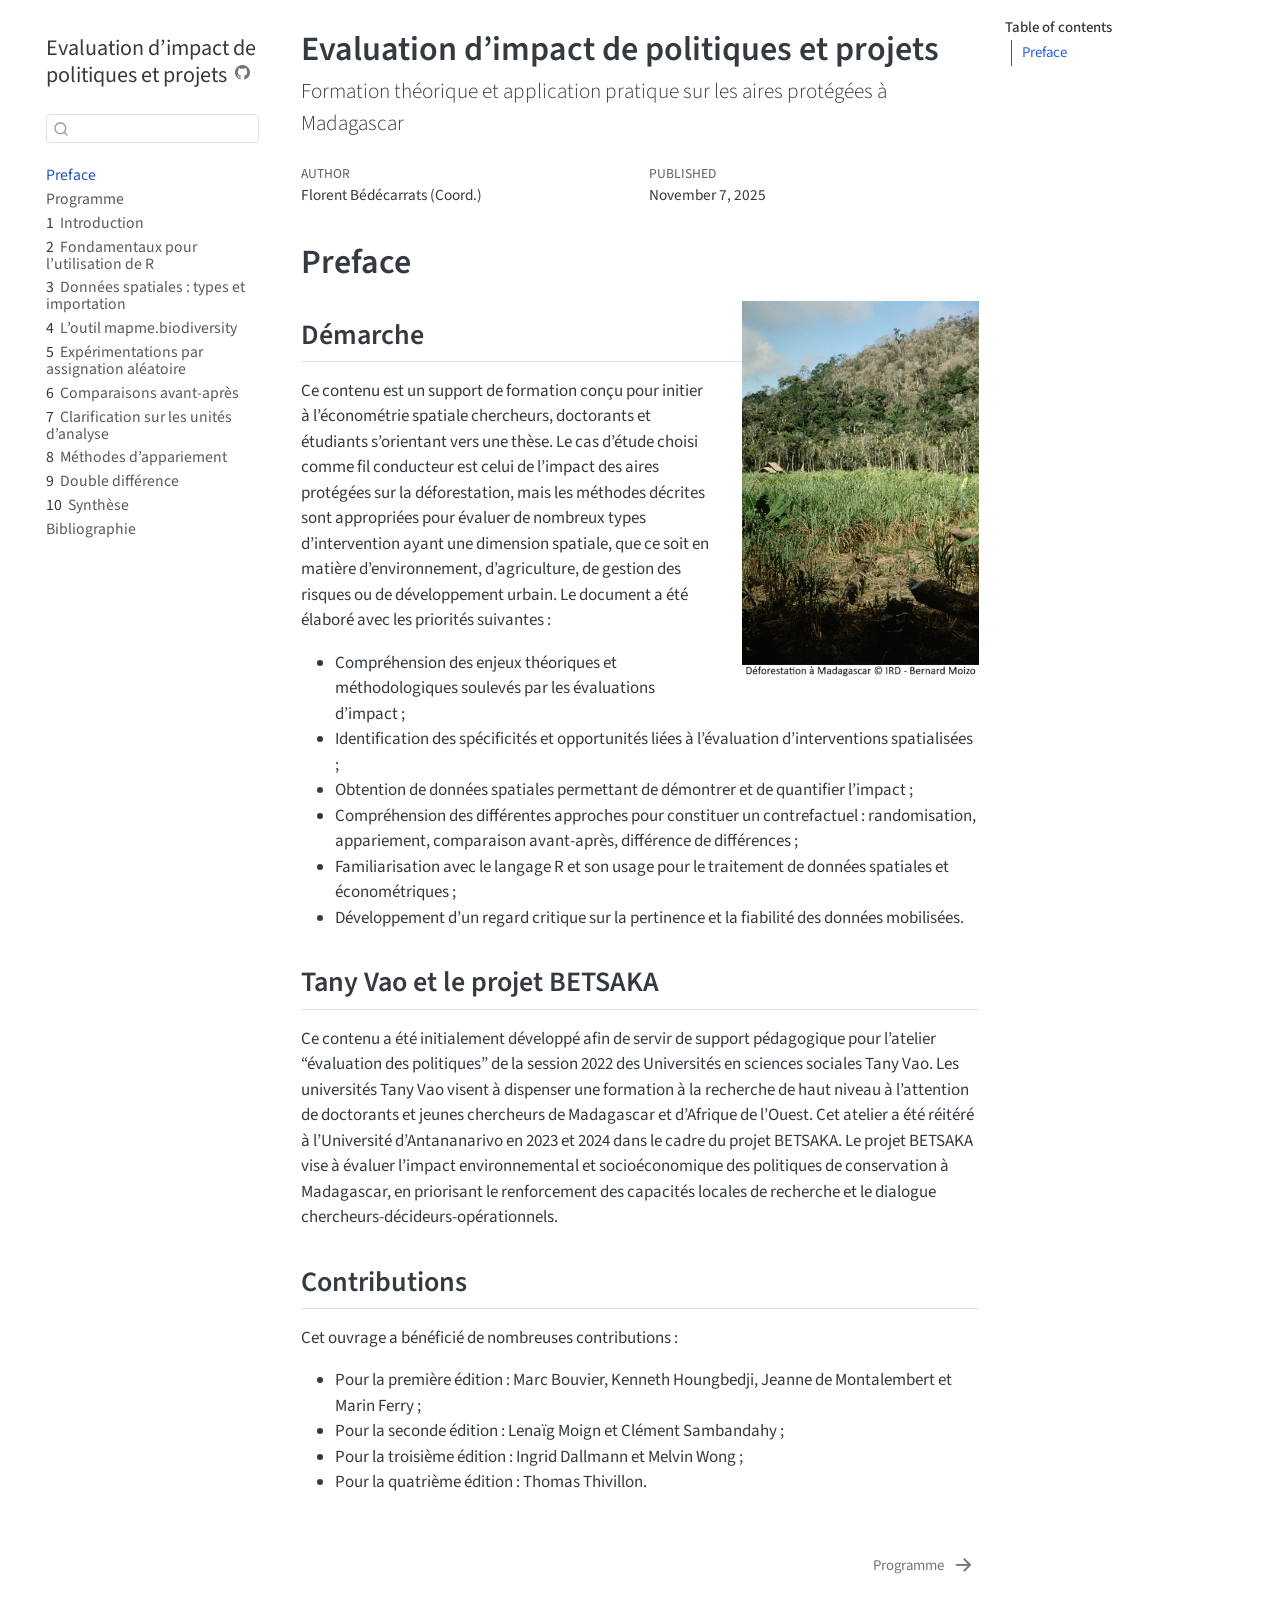
==== docs/index.html @ 5f2aff47 "copy from statcap" ====
<!DOCTYPE html>
<html xmlns="http://www.w3.org/1999/xhtml" lang="en" xml:lang="en"><head>

<meta charset="utf-8">
<meta name="generator" content="quarto-1.6.42">

<meta name="viewport" content="width=device-width, initial-scale=1.0, user-scalable=yes">

<meta name="author" content="Florent Bédécarrats (Coord.)">
<meta name="dcterms.date" content="2025-11-07">

<title>Evaluation d’impact de politiques et projets</title>
<style>
code{white-space: pre-wrap;}
span.smallcaps{font-variant: small-caps;}
div.columns{display: flex; gap: min(4vw, 1.5em);}
div.column{flex: auto; overflow-x: auto;}
div.hanging-indent{margin-left: 1.5em; text-indent: -1.5em;}
ul.task-list{list-style: none;}
ul.task-list li input[type="checkbox"] {
  width: 0.8em;
  margin: 0 0.8em 0.2em -1em; /* quarto-specific, see https://github.com/quarto-dev/quarto-cli/issues/4556 */ 
  vertical-align: middle;
}
</style>


<script src="site_libs/quarto-nav/quarto-nav.js"></script>
<script src="site_libs/quarto-nav/headroom.min.js"></script>
<script src="site_libs/clipboard/clipboard.min.js"></script>
<script src="site_libs/quarto-search/autocomplete.umd.js"></script>
<script src="site_libs/quarto-search/fuse.min.js"></script>
<script src="site_libs/quarto-search/quarto-search.js"></script>
<meta name="quarto:offset" content="./">
<link href="./00_programme.html" rel="next">
<script src="site_libs/quarto-html/quarto.js"></script>
<script src="site_libs/quarto-html/popper.min.js"></script>
<script src="site_libs/quarto-html/tippy.umd.min.js"></script>
<script src="site_libs/quarto-html/anchor.min.js"></script>
<link href="site_libs/quarto-html/tippy.css" rel="stylesheet">
<link href="site_libs/quarto-html/quarto-syntax-highlighting-2f5df379a58b258e96c21c0638c20c03.css" rel="stylesheet" id="quarto-text-highlighting-styles">
<script src="site_libs/bootstrap/bootstrap.min.js"></script>
<link href="site_libs/bootstrap/bootstrap-icons.css" rel="stylesheet">
<link href="site_libs/bootstrap/bootstrap-8da5b4427184b79ecddefad3d342027e.min.css" rel="stylesheet" append-hash="true" id="quarto-bootstrap" data-mode="light">
<script id="quarto-search-options" type="application/json">{
  "location": "sidebar",
  "copy-button": false,
  "collapse-after": 3,
  "panel-placement": "start",
  "type": "textbox",
  "limit": 50,
  "keyboard-shortcut": [
    "f",
    "/",
    "s"
  ],
  "show-item-context": false,
  "language": {
    "search-no-results-text": "No results",
    "search-matching-documents-text": "matching documents",
    "search-copy-link-title": "Copy link to search",
    "search-hide-matches-text": "Hide additional matches",
    "search-more-match-text": "more match in this document",
    "search-more-matches-text": "more matches in this document",
    "search-clear-button-title": "Clear",
    "search-text-placeholder": "",
    "search-detached-cancel-button-title": "Cancel",
    "search-submit-button-title": "Submit",
    "search-label": "Search"
  }
}</script>


</head>

<body class="nav-sidebar floating">

<div id="quarto-search-results"></div>
  <header id="quarto-header" class="headroom fixed-top">
  <nav class="quarto-secondary-nav">
    <div class="container-fluid d-flex">
      <button type="button" class="quarto-btn-toggle btn" data-bs-toggle="collapse" role="button" data-bs-target=".quarto-sidebar-collapse-item" aria-controls="quarto-sidebar" aria-expanded="false" aria-label="Toggle sidebar navigation" onclick="if (window.quartoToggleHeadroom) { window.quartoToggleHeadroom(); }">
        <i class="bi bi-layout-text-sidebar-reverse"></i>
      </button>
        <nav class="quarto-page-breadcrumbs" aria-label="breadcrumb"><ol class="breadcrumb"><li class="breadcrumb-item"><a href="./index.html">Preface</a></li></ol></nav>
        <a class="flex-grow-1" role="navigation" data-bs-toggle="collapse" data-bs-target=".quarto-sidebar-collapse-item" aria-controls="quarto-sidebar" aria-expanded="false" aria-label="Toggle sidebar navigation" onclick="if (window.quartoToggleHeadroom) { window.quartoToggleHeadroom(); }">      
        </a>
      <button type="button" class="btn quarto-search-button" aria-label="Search" onclick="window.quartoOpenSearch();">
        <i class="bi bi-search"></i>
      </button>
    </div>
  </nav>
</header>
<!-- content -->
<div id="quarto-content" class="quarto-container page-columns page-rows-contents page-layout-article">
<!-- sidebar -->
  <nav id="quarto-sidebar" class="sidebar collapse collapse-horizontal quarto-sidebar-collapse-item sidebar-navigation floating overflow-auto">
    <div class="pt-lg-2 mt-2 text-left sidebar-header">
    <div class="sidebar-title mb-0 py-0">
      <a href="./">Evaluation d’impact de politiques et projets</a> 
        <div class="sidebar-tools-main">
    <a href="https://github.com/BETSAKA/statcap_impact_training" title="Source Code" class="quarto-navigation-tool px-1" aria-label="Source Code"><i class="bi bi-github"></i></a>
</div>
    </div>
      </div>
        <div class="mt-2 flex-shrink-0 align-items-center">
        <div class="sidebar-search">
        <div id="quarto-search" class="" title="Search"></div>
        </div>
        </div>
    <div class="sidebar-menu-container"> 
    <ul class="list-unstyled mt-1">
        <li class="sidebar-item">
  <div class="sidebar-item-container"> 
  <a href="./index.html" class="sidebar-item-text sidebar-link active">
 <span class="menu-text">Preface</span></a>
  </div>
</li>
        <li class="sidebar-item">
  <div class="sidebar-item-container"> 
  <a href="./00_programme.html" class="sidebar-item-text sidebar-link">
 <span class="menu-text">Programme</span></a>
  </div>
</li>
        <li class="sidebar-item">
  <div class="sidebar-item-container"> 
  <a href="./01_introduction.html" class="sidebar-item-text sidebar-link">
 <span class="menu-text"><span class="chapter-number">1</span>&nbsp; <span class="chapter-title">Introduction</span></span></a>
  </div>
</li>
        <li class="sidebar-item">
  <div class="sidebar-item-container"> 
  <a href="./02_bases_R.html" class="sidebar-item-text sidebar-link">
 <span class="menu-text"><span class="chapter-number">2</span>&nbsp; <span class="chapter-title">Fondamentaux pour l’utilisation de R</span></span></a>
  </div>
</li>
        <li class="sidebar-item">
  <div class="sidebar-item-container"> 
  <a href="./03_geodata.html" class="sidebar-item-text sidebar-link">
 <span class="menu-text"><span class="chapter-number">3</span>&nbsp; <span class="chapter-title">Données spatiales : types et importation</span></span></a>
  </div>
</li>
        <li class="sidebar-item">
  <div class="sidebar-item-container"> 
  <a href="./04_mapme_biodiversity.html" class="sidebar-item-text sidebar-link">
 <span class="menu-text"><span class="chapter-number">4</span>&nbsp; <span class="chapter-title">L’outil mapme.biodiversity</span></span></a>
  </div>
</li>
        <li class="sidebar-item">
  <div class="sidebar-item-container"> 
  <a href="./05_experimentations_aleatoires.html" class="sidebar-item-text sidebar-link">
 <span class="menu-text"><span class="chapter-number">5</span>&nbsp; <span class="chapter-title">Expérimentations par assignation aléatoire</span></span></a>
  </div>
</li>
        <li class="sidebar-item">
  <div class="sidebar-item-container"> 
  <a href="./06_avant_apres.html" class="sidebar-item-text sidebar-link">
 <span class="menu-text"><span class="chapter-number">6</span>&nbsp; <span class="chapter-title">Comparaisons avant-après</span></span></a>
  </div>
</li>
        <li class="sidebar-item">
  <div class="sidebar-item-container"> 
  <a href="./07_unites_analyse.html" class="sidebar-item-text sidebar-link">
 <span class="menu-text"><span class="chapter-number">7</span>&nbsp; <span class="chapter-title">Clarification sur les unités d’analyse</span></span></a>
  </div>
</li>
        <li class="sidebar-item">
  <div class="sidebar-item-container"> 
  <a href="./08_appariement.html" class="sidebar-item-text sidebar-link">
 <span class="menu-text"><span class="chapter-number">8</span>&nbsp; <span class="chapter-title">Méthodes d’appariement</span></span></a>
  </div>
</li>
        <li class="sidebar-item">
  <div class="sidebar-item-container"> 
  <a href="./09_double_difference.html" class="sidebar-item-text sidebar-link">
 <span class="menu-text"><span class="chapter-number">9</span>&nbsp; <span class="chapter-title">Double différence</span></span></a>
  </div>
</li>
        <li class="sidebar-item">
  <div class="sidebar-item-container"> 
  <a href="./10_synthese.html" class="sidebar-item-text sidebar-link">
 <span class="menu-text"><span class="chapter-number">10</span>&nbsp; <span class="chapter-title">Synthèse</span></span></a>
  </div>
</li>
        <li class="sidebar-item">
  <div class="sidebar-item-container"> 
  <a href="./11_references.html" class="sidebar-item-text sidebar-link">
 <span class="menu-text">Bibliographie</span></a>
  </div>
</li>
    </ul>
    </div>
</nav>
<div id="quarto-sidebar-glass" class="quarto-sidebar-collapse-item" data-bs-toggle="collapse" data-bs-target=".quarto-sidebar-collapse-item"></div>
<!-- margin-sidebar -->
    <div id="quarto-margin-sidebar" class="sidebar margin-sidebar">
        <nav id="TOC" role="doc-toc" class="toc-active">
    <h2 id="toc-title">Table of contents</h2>
   
  <ul>
  <li><a href="#preface" id="toc-preface" class="nav-link active" data-scroll-target="#preface">Preface</a>
  <ul class="collapse">
  <li><a href="#démarche" id="toc-démarche" class="nav-link" data-scroll-target="#démarche">Démarche</a></li>
  <li><a href="#tany-vao-et-le-projet-betsaka" id="toc-tany-vao-et-le-projet-betsaka" class="nav-link" data-scroll-target="#tany-vao-et-le-projet-betsaka">Tany Vao et le projet BETSAKA</a></li>
  <li><a href="#contributions" id="toc-contributions" class="nav-link" data-scroll-target="#contributions">Contributions</a></li>
  </ul></li>
  </ul>
</nav>
    </div>
<!-- main -->
<main class="content" id="quarto-document-content">

<header id="title-block-header" class="quarto-title-block default">
<div class="quarto-title">
<h1 class="title">Evaluation d’impact de politiques et projets</h1>
<p class="subtitle lead">Formation théorique et application pratique sur les aires protégées à Madagascar</p>
</div>



<div class="quarto-title-meta">

    <div>
    <div class="quarto-title-meta-heading">Author</div>
    <div class="quarto-title-meta-contents">
             <p>Florent Bédécarrats (Coord.) </p>
          </div>
  </div>
    
    <div>
    <div class="quarto-title-meta-heading">Published</div>
    <div class="quarto-title-meta-contents">
      <p class="date">November 7, 2025</p>
    </div>
  </div>
  
    
  </div>
  


</header>



<section id="preface" class="level1 unnumbered">
<h1 class="unnumbered">Preface</h1><p><img src="figs/IRD_010664_ORI_small_title_copyright.png" title="Evaluation d'impact de politiques et projets" class="quarto-cover-image img-fluid" alt="Déforestation à Madagascar © IRD - Bernard Moizo"></p>
<section id="démarche" class="level2">
<h2 class="anchored" data-anchor-id="démarche">Démarche</h2>
<p>Ce contenu est un support de formation conçu pour initier à l’économétrie spatiale chercheurs, doctorants et étudiants s’orientant vers une thèse. Le cas d’étude choisi comme fil conducteur est celui de l’impact des aires protégées sur la déforestation, mais les méthodes décrites sont appropriées pour évaluer de nombreux types d’intervention ayant une dimension spatiale, que ce soit en matière d’environnement, d’agriculture, de gestion des risques ou de développement urbain. Le document a été élaboré avec les priorités suivantes :</p>
<ul>
<li>Compréhension des enjeux théoriques et méthodologiques soulevés par les évaluations d’impact ;</li>
<li>Identification des spécificités et opportunités liées à l’évaluation d’interventions spatialisées ;</li>
<li>Obtention de données spatiales permettant de démontrer et de quantifier l’impact ;</li>
<li>Compréhension des différentes approches pour constituer un contrefactuel : randomisation, appariement, comparaison avant-après, différence de différences ;</li>
<li>Familiarisation avec le langage R et son usage pour le traitement de données spatiales et économétriques ;</li>
<li>Développement d’un regard critique sur la pertinence et la fiabilité des données mobilisées.</li>
</ul>
</section>
<section id="tany-vao-et-le-projet-betsaka" class="level2">
<h2 class="anchored" data-anchor-id="tany-vao-et-le-projet-betsaka">Tany Vao et le projet BETSAKA</h2>
<p>Ce contenu a été initialement développé afin de servir de support pédagogique pour l’atelier “évaluation des politiques” de la session 2022 des Universités en sciences sociales Tany Vao. Les universités Tany Vao visent à dispenser une formation à la recherche de haut niveau à l’attention de doctorants et jeunes chercheurs de Madagascar et d’Afrique de l’Ouest. Cet atelier a été réitéré à l’Université d’Antananarivo en 2023 et 2024 dans le cadre du projet BETSAKA. Le projet BETSAKA vise à évaluer l’impact environnemental et socioéconomique des politiques de conservation à Madagascar, en priorisant le renforcement des capacités locales de recherche et le dialogue chercheurs-décideurs-opérationnels.</p>
</section>
<section id="contributions" class="level2">
<h2 class="anchored" data-anchor-id="contributions">Contributions</h2>
<p>Cet ouvrage a bénéficié de nombreuses contributions :</p>
<ul>
<li>Pour la première édition : Marc Bouvier, Kenneth Houngbedji, Jeanne de Montalembert et Marin Ferry ;</li>
<li>Pour la seconde édition : Lenaïg Moign et Clément Sambandahy ;</li>
<li>Pour la troisième édition : Ingrid Dallmann et Melvin Wong ;</li>
<li>Pour la quatrième édition : Thomas Thivillon.</li>
</ul>


</section>
</section>

</main> <!-- /main -->
<script id="quarto-html-after-body" type="application/javascript">
window.document.addEventListener("DOMContentLoaded", function (event) {
  const toggleBodyColorMode = (bsSheetEl) => {
    const mode = bsSheetEl.getAttribute("data-mode");
    const bodyEl = window.document.querySelector("body");
    if (mode === "dark") {
      bodyEl.classList.add("quarto-dark");
      bodyEl.classList.remove("quarto-light");
    } else {
      bodyEl.classList.add("quarto-light");
      bodyEl.classList.remove("quarto-dark");
    }
  }
  const toggleBodyColorPrimary = () => {
    const bsSheetEl = window.document.querySelector("link#quarto-bootstrap");
    if (bsSheetEl) {
      toggleBodyColorMode(bsSheetEl);
    }
  }
  toggleBodyColorPrimary();  
  const icon = "";
  const anchorJS = new window.AnchorJS();
  anchorJS.options = {
    placement: 'right',
    icon: icon
  };
  anchorJS.add('.anchored');
  const isCodeAnnotation = (el) => {
    for (const clz of el.classList) {
      if (clz.startsWith('code-annotation-')) {                     
        return true;
      }
    }
    return false;
  }
  const onCopySuccess = function(e) {
    // button target
    const button = e.trigger;
    // don't keep focus
    button.blur();
    // flash "checked"
    button.classList.add('code-copy-button-checked');
    var currentTitle = button.getAttribute("title");
    button.setAttribute("title", "Copied!");
    let tooltip;
    if (window.bootstrap) {
      button.setAttribute("data-bs-toggle", "tooltip");
      button.setAttribute("data-bs-placement", "left");
      button.setAttribute("data-bs-title", "Copied!");
      tooltip = new bootstrap.Tooltip(button, 
        { trigger: "manual", 
          customClass: "code-copy-button-tooltip",
          offset: [0, -8]});
      tooltip.show();    
    }
    setTimeout(function() {
      if (tooltip) {
        tooltip.hide();
        button.removeAttribute("data-bs-title");
        button.removeAttribute("data-bs-toggle");
        button.removeAttribute("data-bs-placement");
      }
      button.setAttribute("title", currentTitle);
      button.classList.remove('code-copy-button-checked');
    }, 1000);
    // clear code selection
    e.clearSelection();
  }
  const getTextToCopy = function(trigger) {
      const codeEl = trigger.previousElementSibling.cloneNode(true);
      for (const childEl of codeEl.children) {
        if (isCodeAnnotation(childEl)) {
          childEl.remove();
        }
      }
      return codeEl.innerText;
  }
  const clipboard = new window.ClipboardJS('.code-copy-button:not([data-in-quarto-modal])', {
    text: getTextToCopy
  });
  clipboard.on('success', onCopySuccess);
  if (window.document.getElementById('quarto-embedded-source-code-modal')) {
    const clipboardModal = new window.ClipboardJS('.code-copy-button[data-in-quarto-modal]', {
      text: getTextToCopy,
      container: window.document.getElementById('quarto-embedded-source-code-modal')
    });
    clipboardModal.on('success', onCopySuccess);
  }
    var localhostRegex = new RegExp(/^(?:http|https):\/\/localhost\:?[0-9]*\//);
    var mailtoRegex = new RegExp(/^mailto:/);
      var filterRegex = new RegExp("https:\/\/github\.com\/BETSAKA\/statcap_impact_training\/");
    var isInternal = (href) => {
        return filterRegex.test(href) || localhostRegex.test(href) || mailtoRegex.test(href);
    }
    // Inspect non-navigation links and adorn them if external
 	var links = window.document.querySelectorAll('a[href]:not(.nav-link):not(.navbar-brand):not(.toc-action):not(.sidebar-link):not(.sidebar-item-toggle):not(.pagination-link):not(.no-external):not([aria-hidden]):not(.dropdown-item):not(.quarto-navigation-tool):not(.about-link)');
    for (var i=0; i<links.length; i++) {
      const link = links[i];
      if (!isInternal(link.href)) {
        // undo the damage that might have been done by quarto-nav.js in the case of
        // links that we want to consider external
        if (link.dataset.originalHref !== undefined) {
          link.href = link.dataset.originalHref;
        }
      }
    }
  function tippyHover(el, contentFn, onTriggerFn, onUntriggerFn) {
    const config = {
      allowHTML: true,
      maxWidth: 500,
      delay: 100,
      arrow: false,
      appendTo: function(el) {
          return el.parentElement;
      },
      interactive: true,
      interactiveBorder: 10,
      theme: 'quarto',
      placement: 'bottom-start',
    };
    if (contentFn) {
      config.content = contentFn;
    }
    if (onTriggerFn) {
      config.onTrigger = onTriggerFn;
    }
    if (onUntriggerFn) {
      config.onUntrigger = onUntriggerFn;
    }
    window.tippy(el, config); 
  }
  const noterefs = window.document.querySelectorAll('a[role="doc-noteref"]');
  for (var i=0; i<noterefs.length; i++) {
    const ref = noterefs[i];
    tippyHover(ref, function() {
      // use id or data attribute instead here
      let href = ref.getAttribute('data-footnote-href') || ref.getAttribute('href');
      try { href = new URL(href).hash; } catch {}
      const id = href.replace(/^#\/?/, "");
      const note = window.document.getElementById(id);
      if (note) {
        return note.innerHTML;
      } else {
        return "";
      }
    });
  }
  const xrefs = window.document.querySelectorAll('a.quarto-xref');
  const processXRef = (id, note) => {
    // Strip column container classes
    const stripColumnClz = (el) => {
      el.classList.remove("page-full", "page-columns");
      if (el.children) {
        for (const child of el.children) {
          stripColumnClz(child);
        }
      }
    }
    stripColumnClz(note)
    if (id === null || id.startsWith('sec-')) {
      // Special case sections, only their first couple elements
      const container = document.createElement("div");
      if (note.children && note.children.length > 2) {
        container.appendChild(note.children[0].cloneNode(true));
        for (let i = 1; i < note.children.length; i++) {
          const child = note.children[i];
          if (child.tagName === "P" && child.innerText === "") {
            continue;
          } else {
            container.appendChild(child.cloneNode(true));
            break;
          }
        }
        if (window.Quarto?.typesetMath) {
          window.Quarto.typesetMath(container);
        }
        return container.innerHTML
      } else {
        if (window.Quarto?.typesetMath) {
          window.Quarto.typesetMath(note);
        }
        return note.innerHTML;
      }
    } else {
      // Remove any anchor links if they are present
      const anchorLink = note.querySelector('a.anchorjs-link');
      if (anchorLink) {
        anchorLink.remove();
      }
      if (window.Quarto?.typesetMath) {
        window.Quarto.typesetMath(note);
      }
      if (note.classList.contains("callout")) {
        return note.outerHTML;
      } else {
        return note.innerHTML;
      }
    }
  }
  for (var i=0; i<xrefs.length; i++) {
    const xref = xrefs[i];
    tippyHover(xref, undefined, function(instance) {
      instance.disable();
      let url = xref.getAttribute('href');
      let hash = undefined; 
      if (url.startsWith('#')) {
        hash = url;
      } else {
        try { hash = new URL(url).hash; } catch {}
      }
      if (hash) {
        const id = hash.replace(/^#\/?/, "");
        const note = window.document.getElementById(id);
        if (note !== null) {
          try {
            const html = processXRef(id, note.cloneNode(true));
            instance.setContent(html);
          } finally {
            instance.enable();
            instance.show();
          }
        } else {
          // See if we can fetch this
          fetch(url.split('#')[0])
          .then(res => res.text())
          .then(html => {
            const parser = new DOMParser();
            const htmlDoc = parser.parseFromString(html, "text/html");
            const note = htmlDoc.getElementById(id);
            if (note !== null) {
              const html = processXRef(id, note);
              instance.setContent(html);
            } 
          }).finally(() => {
            instance.enable();
            instance.show();
          });
        }
      } else {
        // See if we can fetch a full url (with no hash to target)
        // This is a special case and we should probably do some content thinning / targeting
        fetch(url)
        .then(res => res.text())
        .then(html => {
          const parser = new DOMParser();
          const htmlDoc = parser.parseFromString(html, "text/html");
          const note = htmlDoc.querySelector('main.content');
          if (note !== null) {
            // This should only happen for chapter cross references
            // (since there is no id in the URL)
            // remove the first header
            if (note.children.length > 0 && note.children[0].tagName === "HEADER") {
              note.children[0].remove();
            }
            const html = processXRef(null, note);
            instance.setContent(html);
          } 
        }).finally(() => {
          instance.enable();
          instance.show();
        });
      }
    }, function(instance) {
    });
  }
      let selectedAnnoteEl;
      const selectorForAnnotation = ( cell, annotation) => {
        let cellAttr = 'data-code-cell="' + cell + '"';
        let lineAttr = 'data-code-annotation="' +  annotation + '"';
        const selector = 'span[' + cellAttr + '][' + lineAttr + ']';
        return selector;
      }
      const selectCodeLines = (annoteEl) => {
        const doc = window.document;
        const targetCell = annoteEl.getAttribute("data-target-cell");
        const targetAnnotation = annoteEl.getAttribute("data-target-annotation");
        const annoteSpan = window.document.querySelector(selectorForAnnotation(targetCell, targetAnnotation));
        const lines = annoteSpan.getAttribute("data-code-lines").split(",");
        const lineIds = lines.map((line) => {
          return targetCell + "-" + line;
        })
        let top = null;
        let height = null;
        let parent = null;
        if (lineIds.length > 0) {
            //compute the position of the single el (top and bottom and make a div)
            const el = window.document.getElementById(lineIds[0]);
            top = el.offsetTop;
            height = el.offsetHeight;
            parent = el.parentElement.parentElement;
          if (lineIds.length > 1) {
            const lastEl = window.document.getElementById(lineIds[lineIds.length - 1]);
            const bottom = lastEl.offsetTop + lastEl.offsetHeight;
            height = bottom - top;
          }
          if (top !== null && height !== null && parent !== null) {
            // cook up a div (if necessary) and position it 
            let div = window.document.getElementById("code-annotation-line-highlight");
            if (div === null) {
              div = window.document.createElement("div");
              div.setAttribute("id", "code-annotation-line-highlight");
              div.style.position = 'absolute';
              parent.appendChild(div);
            }
            div.style.top = top - 2 + "px";
            div.style.height = height + 4 + "px";
            div.style.left = 0;
            let gutterDiv = window.document.getElementById("code-annotation-line-highlight-gutter");
            if (gutterDiv === null) {
              gutterDiv = window.document.createElement("div");
              gutterDiv.setAttribute("id", "code-annotation-line-highlight-gutter");
              gutterDiv.style.position = 'absolute';
              const codeCell = window.document.getElementById(targetCell);
              const gutter = codeCell.querySelector('.code-annotation-gutter');
              gutter.appendChild(gutterDiv);
            }
            gutterDiv.style.top = top - 2 + "px";
            gutterDiv.style.height = height + 4 + "px";
          }
          selectedAnnoteEl = annoteEl;
        }
      };
      const unselectCodeLines = () => {
        const elementsIds = ["code-annotation-line-highlight", "code-annotation-line-highlight-gutter"];
        elementsIds.forEach((elId) => {
          const div = window.document.getElementById(elId);
          if (div) {
            div.remove();
          }
        });
        selectedAnnoteEl = undefined;
      };
        // Handle positioning of the toggle
    window.addEventListener(
      "resize",
      throttle(() => {
        elRect = undefined;
        if (selectedAnnoteEl) {
          selectCodeLines(selectedAnnoteEl);
        }
      }, 10)
    );
    function throttle(fn, ms) {
    let throttle = false;
    let timer;
      return (...args) => {
        if(!throttle) { // first call gets through
            fn.apply(this, args);
            throttle = true;
        } else { // all the others get throttled
            if(timer) clearTimeout(timer); // cancel #2
            timer = setTimeout(() => {
              fn.apply(this, args);
              timer = throttle = false;
            }, ms);
        }
      };
    }
      // Attach click handler to the DT
      const annoteDls = window.document.querySelectorAll('dt[data-target-cell]');
      for (const annoteDlNode of annoteDls) {
        annoteDlNode.addEventListener('click', (event) => {
          const clickedEl = event.target;
          if (clickedEl !== selectedAnnoteEl) {
            unselectCodeLines();
            const activeEl = window.document.querySelector('dt[data-target-cell].code-annotation-active');
            if (activeEl) {
              activeEl.classList.remove('code-annotation-active');
            }
            selectCodeLines(clickedEl);
            clickedEl.classList.add('code-annotation-active');
          } else {
            // Unselect the line
            unselectCodeLines();
            clickedEl.classList.remove('code-annotation-active');
          }
        });
      }
  const findCites = (el) => {
    const parentEl = el.parentElement;
    if (parentEl) {
      const cites = parentEl.dataset.cites;
      if (cites) {
        return {
          el,
          cites: cites.split(' ')
        };
      } else {
        return findCites(el.parentElement)
      }
    } else {
      return undefined;
    }
  };
  var bibliorefs = window.document.querySelectorAll('a[role="doc-biblioref"]');
  for (var i=0; i<bibliorefs.length; i++) {
    const ref = bibliorefs[i];
    const citeInfo = findCites(ref);
    if (citeInfo) {
      tippyHover(citeInfo.el, function() {
        var popup = window.document.createElement('div');
        citeInfo.cites.forEach(function(cite) {
          var citeDiv = window.document.createElement('div');
          citeDiv.classList.add('hanging-indent');
          citeDiv.classList.add('csl-entry');
          var biblioDiv = window.document.getElementById('ref-' + cite);
          if (biblioDiv) {
            citeDiv.innerHTML = biblioDiv.innerHTML;
          }
          popup.appendChild(citeDiv);
        });
        return popup.innerHTML;
      });
    }
  }
});
</script>
<nav class="page-navigation">
  <div class="nav-page nav-page-previous">
  </div>
  <div class="nav-page nav-page-next">
      <a href="./00_programme.html" class="pagination-link" aria-label="Programme">
        <span class="nav-page-text">Programme</span> <i class="bi bi-arrow-right-short"></i>
      </a>
  </div>
</nav>
</div> <!-- /content -->




</body></html>
---- docs/site_libs/quarto-html/tippy.css ----
.tippy-box[data-animation=fade][data-state=hidden]{opacity:0}[data-tippy-root]{max-width:calc(100vw - 10px)}.tippy-box{position:relative;background-color:#333;color:#fff;border-radius:4px;font-size:14px;line-height:1.4;white-space:normal;outline:0;transition-property:transform,visibility,opacity}.tippy-box[data-placement^=top]>.tippy-arrow{bottom:0}.tippy-box[data-placement^=top]>.tippy-arrow:before{bottom:-7px;left:0;border-width:8px 8px 0;border-top-color:initial;transform-origin:center top}.tippy-box[data-placement^=bottom]>.tippy-arrow{top:0}.tippy-box[data-placement^=bottom]>.tippy-arrow:before{top:-7px;left:0;border-width:0 8px 8px;border-bottom-color:initial;transform-origin:center bottom}.tippy-box[data-placement^=left]>.tippy-arrow{right:0}.tippy-box[data-placement^=left]>.tippy-arrow:before{border-width:8px 0 8px 8px;border-left-color:initial;right:-7px;transform-origin:center left}.tippy-box[data-placement^=right]>.tippy-arrow{left:0}.tippy-box[data-placement^=right]>.tippy-arrow:before{left:-7px;border-width:8px 8px 8px 0;border-right-color:initial;transform-origin:center right}.tippy-box[data-inertia][data-state=visible]{transition-timing-function:cubic-bezier(.54,1.5,.38,1.11)}.tippy-arrow{width:16px;height:16px;color:#333}.tippy-arrow:before{content:"";position:absolute;border-color:transparent;border-style:solid}.tippy-content{position:relative;padding:5px 9px;z-index:1}
---- docs/site_libs/quarto-html/quarto-syntax-highlighting-2f5df379a58b258e96c21c0638c20c03.css ----
/* quarto syntax highlight colors */
:root {
  --quarto-hl-ot-color: #003B4F;
  --quarto-hl-at-color: #657422;
  --quarto-hl-ss-color: #20794D;
  --quarto-hl-an-color: #5E5E5E;
  --quarto-hl-fu-color: #4758AB;
  --quarto-hl-st-color: #20794D;
  --quarto-hl-cf-color: #003B4F;
  --quarto-hl-op-color: #5E5E5E;
  --quarto-hl-er-color: #AD0000;
  --quarto-hl-bn-color: #AD0000;
  --quarto-hl-al-color: #AD0000;
  --quarto-hl-va-color: #111111;
  --quarto-hl-bu-color: inherit;
  --quarto-hl-ex-color: inherit;
  --quarto-hl-pp-color: #AD0000;
  --quarto-hl-in-color: #5E5E5E;
  --quarto-hl-vs-color: #20794D;
  --quarto-hl-wa-color: #5E5E5E;
  --quarto-hl-do-color: #5E5E5E;
  --quarto-hl-im-color: #00769E;
  --quarto-hl-ch-color: #20794D;
  --quarto-hl-dt-color: #AD0000;
  --quarto-hl-fl-color: #AD0000;
  --quarto-hl-co-color: #5E5E5E;
  --quarto-hl-cv-color: #5E5E5E;
  --quarto-hl-cn-color: #8f5902;
  --quarto-hl-sc-color: #5E5E5E;
  --quarto-hl-dv-color: #AD0000;
  --quarto-hl-kw-color: #003B4F;
}

/* other quarto variables */
:root {
  --quarto-font-monospace: SFMono-Regular, Menlo, Monaco, Consolas, "Liberation Mono", "Courier New", monospace;
}

pre > code.sourceCode > span {
  color: #003B4F;
}

code span {
  color: #003B4F;
}

code.sourceCode > span {
  color: #003B4F;
}

div.sourceCode,
div.sourceCode pre.sourceCode {
  color: #003B4F;
}

code span.ot {
  color: #003B4F;
  font-style: inherit;
}

code span.at {
  color: #657422;
  font-style: inherit;
}

code span.ss {
  color: #20794D;
  font-style: inherit;
}

code span.an {
  color: #5E5E5E;
  font-style: inherit;
}

code span.fu {
  color: #4758AB;
  font-style: inherit;
}

code span.st {
  color: #20794D;
  font-style: inherit;
}

code span.cf {
  color: #003B4F;
  font-weight: bold;
  font-style: inherit;
}

code span.op {
  color: #5E5E5E;
  font-style: inherit;
}

code span.er {
  color: #AD0000;
  font-style: inherit;
}

code span.bn {
  color: #AD0000;
  font-style: inherit;
}

code span.al {
  color: #AD0000;
  font-style: inherit;
}

code span.va {
  color: #111111;
  font-style: inherit;
}

code span.bu {
  font-style: inherit;
}

code span.ex {
  font-style: inherit;
}

code span.pp {
  color: #AD0000;
  font-style: inherit;
}

code span.in {
  color: #5E5E5E;
  font-style: inherit;
}

code span.vs {
  color: #20794D;
  font-style: inherit;
}

code span.wa {
  color: #5E5E5E;
  font-style: italic;
}

code span.do {
  color: #5E5E5E;
  font-style: italic;
}

code span.im {
  color: #00769E;
  font-style: inherit;
}

code span.ch {
  color: #20794D;
  font-style: inherit;
}

code span.dt {
  color: #AD0000;
  font-style: inherit;
}

code span.fl {
  color: #AD0000;
  font-style: inherit;
}

code span.co {
  color: #5E5E5E;
  font-style: inherit;
}

code span.cv {
  color: #5E5E5E;
  font-style: italic;
}

code span.cn {
  color: #8f5902;
  font-style: inherit;
}

code span.sc {
  color: #5E5E5E;
  font-style: inherit;
}

code span.dv {
  color: #AD0000;
  font-style: inherit;
}

code span.kw {
  color: #003B4F;
  font-weight: bold;
  font-style: inherit;
}

.prevent-inlining {
  content: "</";
}

/*# sourceMappingURL=35eb38a806ee71ea6d2563be2308c832.css.map */
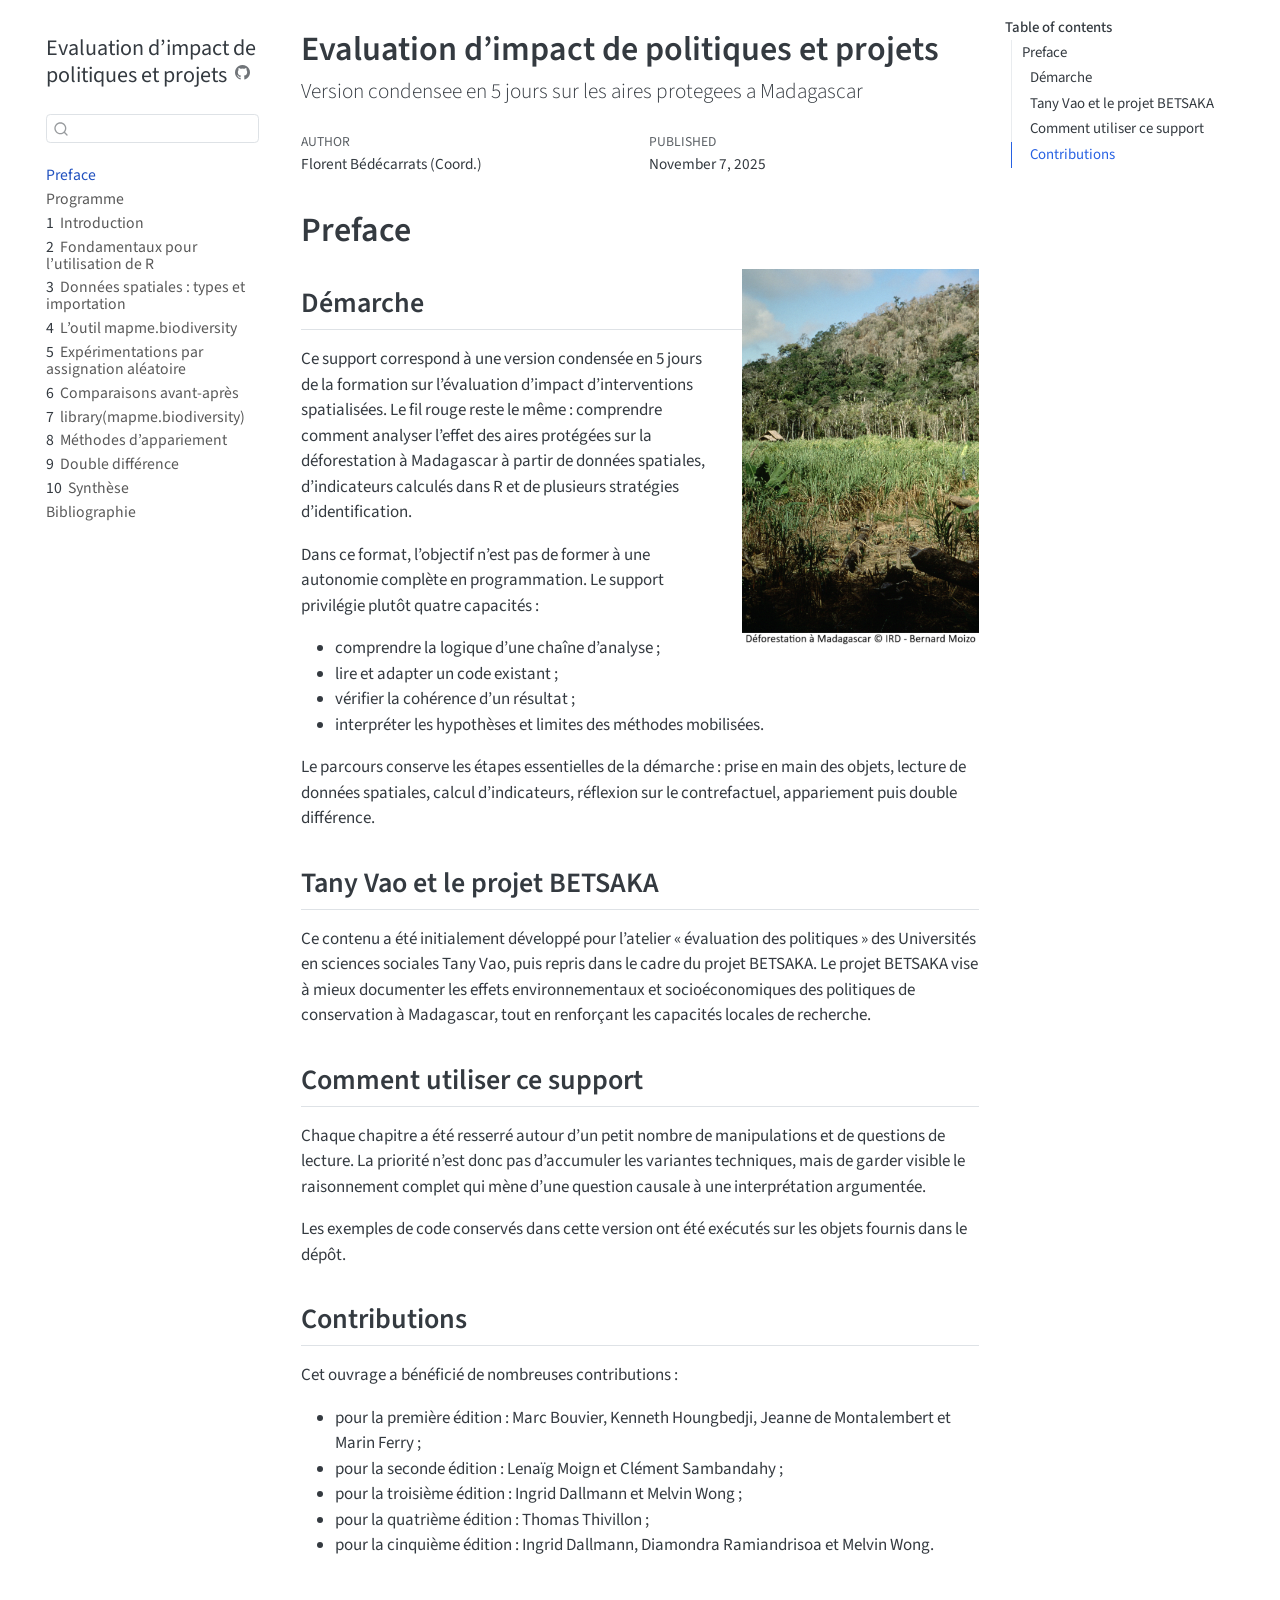
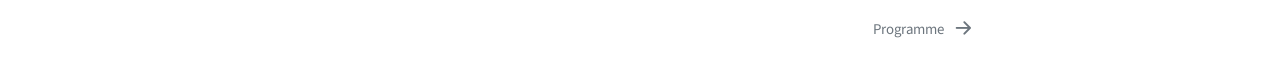
==== commit cd8f68ba: "rerender" ====
--- a/docs/index.html
+++ b/docs/index.html
@@ -2,7 +2,7 @@
 <html xmlns="http://www.w3.org/1999/xhtml" lang="en" xml:lang="en"><head>
 
 <meta charset="utf-8">
-<meta name="generator" content="quarto-1.6.42">
+<meta name="generator" content="quarto-1.9.37">
 
 <meta name="viewport" content="width=device-width, initial-scale=1.0, user-scalable=yes">
 
@@ -11,6 +11,9 @@
 
 <title>Evaluation d’impact de politiques et projets</title>
 <style>
+/* Default styles provided by pandoc.
+** See https://pandoc.org/MANUAL.html#variables-for-html for config info.
+*/
 code{white-space: pre-wrap;}
 span.smallcaps{font-variant: small-caps;}
 div.columns{display: flex; gap: min(4vw, 1.5em);}
@@ -33,15 +36,16 @@
 <script src="site_libs/quarto-search/quarto-search.js"></script>
 <meta name="quarto:offset" content="./">
 <link href="./00_programme.html" rel="next">
-<script src="site_libs/quarto-html/quarto.js"></script>
+<script src="site_libs/quarto-html/quarto.js" type="module"></script>
+<script src="site_libs/quarto-html/tabsets/tabsets.js" type="module"></script>
 <script src="site_libs/quarto-html/popper.min.js"></script>
 <script src="site_libs/quarto-html/tippy.umd.min.js"></script>
 <script src="site_libs/quarto-html/anchor.min.js"></script>
 <link href="site_libs/quarto-html/tippy.css" rel="stylesheet">
-<link href="site_libs/quarto-html/quarto-syntax-highlighting-2f5df379a58b258e96c21c0638c20c03.css" rel="stylesheet" id="quarto-text-highlighting-styles">
+<link href="site_libs/quarto-html/quarto-syntax-highlighting-7f8f88aac4f3542376d5c11b86a4c14d.css" rel="stylesheet" id="quarto-text-highlighting-styles">
 <script src="site_libs/bootstrap/bootstrap.min.js"></script>
 <link href="site_libs/bootstrap/bootstrap-icons.css" rel="stylesheet">
-<link href="site_libs/bootstrap/bootstrap-8da5b4427184b79ecddefad3d342027e.min.css" rel="stylesheet" append-hash="true" id="quarto-bootstrap" data-mode="light">
+<link href="site_libs/bootstrap/bootstrap-42dbb3e0b7494ecd87b8c353a4276dc5.min.css" rel="stylesheet" append-hash="true" id="quarto-bootstrap" data-mode="light">
 <script id="quarto-search-options" type="application/json">{
   "location": "sidebar",
   "copy-button": false,
@@ -73,7 +77,7 @@
 
 </head>
 
-<body class="nav-sidebar floating">
+<body class="nav-sidebar floating quarto-light">
 
 <div id="quarto-search-results"></div>
   <header id="quarto-header" class="headroom fixed-top">
@@ -161,7 +165,7 @@
         <li class="sidebar-item">
   <div class="sidebar-item-container"> 
   <a href="./07_unites_analyse.html" class="sidebar-item-text sidebar-link">
- <span class="menu-text"><span class="chapter-number">7</span>&nbsp; <span class="chapter-title">Clarification sur les unités d’analyse</span></span></a>
+ <span class="menu-text"><span class="chapter-number">7</span>&nbsp; <span class="chapter-title">library(mapme.biodiversity)</span></span></a>
   </div>
 </li>
         <li class="sidebar-item">
@@ -202,6 +206,7 @@
   <ul class="collapse">
   <li><a href="#démarche" id="toc-démarche" class="nav-link" data-scroll-target="#démarche">Démarche</a></li>
   <li><a href="#tany-vao-et-le-projet-betsaka" id="toc-tany-vao-et-le-projet-betsaka" class="nav-link" data-scroll-target="#tany-vao-et-le-projet-betsaka">Tany Vao et le projet BETSAKA</a></li>
+  <li><a href="#comment-utiliser-ce-support" id="toc-comment-utiliser-ce-support" class="nav-link" data-scroll-target="#comment-utiliser-ce-support">Comment utiliser ce support</a></li>
   <li><a href="#contributions" id="toc-contributions" class="nav-link" data-scroll-target="#contributions">Contributions</a></li>
   </ul></li>
   </ul>
@@ -213,7 +218,7 @@
 <header id="title-block-header" class="quarto-title-block default">
 <div class="quarto-title">
 <h1 class="title">Evaluation d’impact de politiques et projets</h1>
-<p class="subtitle lead">Formation théorique et application pratique sur les aires protégées à Madagascar</p>
+<p class="subtitle lead">Version condensee en 5 jours sur les aires protegees a Madagascar</p>
 </div>
 
 
@@ -244,31 +249,37 @@
 
 
 <section id="preface" class="level1 unnumbered">
-<h1 class="unnumbered">Preface</h1><p><img src="figs/IRD_010664_ORI_small_title_copyright.png" title="Evaluation d'impact de politiques et projets" class="quarto-cover-image img-fluid" alt="Déforestation à Madagascar © IRD - Bernard Moizo"></p>
+<h1 class="unnumbered">Preface</h1><p><img src="figs/IRD_010664_ORI_small_title_copyright.png" title="Evaluation d'impact de politiques et projets" class="quarto-cover-image nolightbox img-fluid" alt="Déforestation à Madagascar © IRD - Bernard Moizo"></p>
 <section id="démarche" class="level2">
 <h2 class="anchored" data-anchor-id="démarche">Démarche</h2>
-<p>Ce contenu est un support de formation conçu pour initier à l’économétrie spatiale chercheurs, doctorants et étudiants s’orientant vers une thèse. Le cas d’étude choisi comme fil conducteur est celui de l’impact des aires protégées sur la déforestation, mais les méthodes décrites sont appropriées pour évaluer de nombreux types d’intervention ayant une dimension spatiale, que ce soit en matière d’environnement, d’agriculture, de gestion des risques ou de développement urbain. Le document a été élaboré avec les priorités suivantes :</p>
+<p>Ce support correspond à une version condensée en 5 jours de la formation sur l’évaluation d’impact d’interventions spatialisées. Le fil rouge reste le même : comprendre comment analyser l’effet des aires protégées sur la déforestation à Madagascar à partir de données spatiales, d’indicateurs calculés dans R et de plusieurs stratégies d’identification.</p>
+<p>Dans ce format, l’objectif n’est pas de former à une autonomie complète en programmation. Le support privilégie plutôt quatre capacités :</p>
 <ul>
-<li>Compréhension des enjeux théoriques et méthodologiques soulevés par les évaluations d’impact ;</li>
-<li>Identification des spécificités et opportunités liées à l’évaluation d’interventions spatialisées ;</li>
-<li>Obtention de données spatiales permettant de démontrer et de quantifier l’impact ;</li>
-<li>Compréhension des différentes approches pour constituer un contrefactuel : randomisation, appariement, comparaison avant-après, différence de différences ;</li>
-<li>Familiarisation avec le langage R et son usage pour le traitement de données spatiales et économétriques ;</li>
-<li>Développement d’un regard critique sur la pertinence et la fiabilité des données mobilisées.</li>
+<li>comprendre la logique d’une chaîne d’analyse ;</li>
+<li>lire et adapter un code existant ;</li>
+<li>vérifier la cohérence d’un résultat ;</li>
+<li>interpréter les hypothèses et limites des méthodes mobilisées.</li>
 </ul>
+<p>Le parcours conserve les étapes essentielles de la démarche : prise en main des objets, lecture de données spatiales, calcul d’indicateurs, réflexion sur le contrefactuel, appariement puis double différence.</p>
 </section>
 <section id="tany-vao-et-le-projet-betsaka" class="level2">
 <h2 class="anchored" data-anchor-id="tany-vao-et-le-projet-betsaka">Tany Vao et le projet BETSAKA</h2>
-<p>Ce contenu a été initialement développé afin de servir de support pédagogique pour l’atelier “évaluation des politiques” de la session 2022 des Universités en sciences sociales Tany Vao. Les universités Tany Vao visent à dispenser une formation à la recherche de haut niveau à l’attention de doctorants et jeunes chercheurs de Madagascar et d’Afrique de l’Ouest. Cet atelier a été réitéré à l’Université d’Antananarivo en 2023 et 2024 dans le cadre du projet BETSAKA. Le projet BETSAKA vise à évaluer l’impact environnemental et socioéconomique des politiques de conservation à Madagascar, en priorisant le renforcement des capacités locales de recherche et le dialogue chercheurs-décideurs-opérationnels.</p>
+<p>Ce contenu a été initialement développé pour l’atelier « évaluation des politiques » des Universités en sciences sociales Tany Vao, puis repris dans le cadre du projet BETSAKA. Le projet BETSAKA vise à mieux documenter les effets environnementaux et socioéconomiques des politiques de conservation à Madagascar, tout en renforçant les capacités locales de recherche.</p>
+</section>
+<section id="comment-utiliser-ce-support" class="level2">
+<h2 class="anchored" data-anchor-id="comment-utiliser-ce-support">Comment utiliser ce support</h2>
+<p>Chaque chapitre a été resserré autour d’un petit nombre de manipulations et de questions de lecture. La priorité n’est donc pas d’accumuler les variantes techniques, mais de garder visible le raisonnement complet qui mène d’une question causale à une interprétation argumentée.</p>
+<p>Les exemples de code conservés dans cette version ont été exécutés sur les objets fournis dans le dépôt.</p>
 </section>
 <section id="contributions" class="level2">
 <h2 class="anchored" data-anchor-id="contributions">Contributions</h2>
 <p>Cet ouvrage a bénéficié de nombreuses contributions :</p>
 <ul>
-<li>Pour la première édition : Marc Bouvier, Kenneth Houngbedji, Jeanne de Montalembert et Marin Ferry ;</li>
-<li>Pour la seconde édition : Lenaïg Moign et Clément Sambandahy ;</li>
-<li>Pour la troisième édition : Ingrid Dallmann et Melvin Wong ;</li>
-<li>Pour la quatrième édition : Thomas Thivillon.</li>
+<li>pour la première édition : Marc Bouvier, Kenneth Houngbedji, Jeanne de Montalembert et Marin Ferry ;</li>
+<li>pour la seconde édition : Lenaïg Moign et Clément Sambandahy ;</li>
+<li>pour la troisième édition : Ingrid Dallmann et Melvin Wong ;</li>
+<li>pour la quatrième édition : Thomas Thivillon ;</li>
+<li>pour la cinquième édition : Ingrid Dallmann, Diamondra Ramiandrisoa et Melvin Wong.</li>
 </ul>
 
 
@@ -277,236 +288,243 @@
 
 </main> <!-- /main -->
 <script id="quarto-html-after-body" type="application/javascript">
-window.document.addEventListener("DOMContentLoaded", function (event) {
-  const toggleBodyColorMode = (bsSheetEl) => {
-    const mode = bsSheetEl.getAttribute("data-mode");
-    const bodyEl = window.document.querySelector("body");
-    if (mode === "dark") {
-      bodyEl.classList.add("quarto-dark");
-      bodyEl.classList.remove("quarto-light");
-    } else {
-      bodyEl.classList.add("quarto-light");
-      bodyEl.classList.remove("quarto-dark");
-    }
-  }
-  const toggleBodyColorPrimary = () => {
-    const bsSheetEl = window.document.querySelector("link#quarto-bootstrap");
-    if (bsSheetEl) {
-      toggleBodyColorMode(bsSheetEl);
-    }
-  }
-  toggleBodyColorPrimary();  
-  const icon = "";
-  const anchorJS = new window.AnchorJS();
-  anchorJS.options = {
-    placement: 'right',
-    icon: icon
-  };
-  anchorJS.add('.anchored');
-  const isCodeAnnotation = (el) => {
-    for (const clz of el.classList) {
-      if (clz.startsWith('code-annotation-')) {                     
-        return true;
-      }
-    }
-    return false;
-  }
-  const onCopySuccess = function(e) {
-    // button target
-    const button = e.trigger;
-    // don't keep focus
-    button.blur();
-    // flash "checked"
-    button.classList.add('code-copy-button-checked');
-    var currentTitle = button.getAttribute("title");
-    button.setAttribute("title", "Copied!");
-    let tooltip;
-    if (window.bootstrap) {
-      button.setAttribute("data-bs-toggle", "tooltip");
-      button.setAttribute("data-bs-placement", "left");
-      button.setAttribute("data-bs-title", "Copied!");
-      tooltip = new bootstrap.Tooltip(button, 
-        { trigger: "manual", 
-          customClass: "code-copy-button-tooltip",
-          offset: [0, -8]});
-      tooltip.show();    
-    }
-    setTimeout(function() {
-      if (tooltip) {
-        tooltip.hide();
-        button.removeAttribute("data-bs-title");
-        button.removeAttribute("data-bs-toggle");
-        button.removeAttribute("data-bs-placement");
-      }
-      button.setAttribute("title", currentTitle);
-      button.classList.remove('code-copy-button-checked');
-    }, 1000);
-    // clear code selection
-    e.clearSelection();
-  }
-  const getTextToCopy = function(trigger) {
-      const codeEl = trigger.previousElementSibling.cloneNode(true);
+  window.document.addEventListener("DOMContentLoaded", function (event) {
+    const icon = "";
+    const anchorJS = new window.AnchorJS();
+    anchorJS.options = {
+      placement: 'right',
+      icon: icon
+    };
+    anchorJS.add('.anchored');
+    const isCodeAnnotation = (el) => {
+      for (const clz of el.classList) {
+        if (clz.startsWith('code-annotation-')) {                     
+          return true;
+        }
+      }
+      return false;
+    }
+    const onCopySuccess = function(e) {
+      // button target
+      const button = e.trigger;
+      // don't keep focus
+      button.blur();
+      // flash "checked"
+      button.classList.add('code-copy-button-checked');
+      var currentTitle = button.getAttribute("title");
+      button.setAttribute("title", "Copied!");
+      let tooltip;
+      if (window.bootstrap) {
+        button.setAttribute("data-bs-toggle", "tooltip");
+        button.setAttribute("data-bs-placement", "left");
+        button.setAttribute("data-bs-title", "Copied!");
+        tooltip = new bootstrap.Tooltip(button, 
+          { trigger: "manual", 
+            customClass: "code-copy-button-tooltip",
+            offset: [0, -8]});
+        tooltip.show();    
+      }
+      setTimeout(function() {
+        if (tooltip) {
+          tooltip.hide();
+          button.removeAttribute("data-bs-title");
+          button.removeAttribute("data-bs-toggle");
+          button.removeAttribute("data-bs-placement");
+        }
+        button.setAttribute("title", currentTitle);
+        button.classList.remove('code-copy-button-checked');
+      }, 1000);
+      // clear code selection
+      e.clearSelection();
+    }
+    const getTextToCopy = function(trigger) {
+      const outerScaffold = trigger.parentElement.cloneNode(true);
+      const codeEl = outerScaffold.querySelector('code');
       for (const childEl of codeEl.children) {
         if (isCodeAnnotation(childEl)) {
           childEl.remove();
         }
       }
       return codeEl.innerText;
-  }
-  const clipboard = new window.ClipboardJS('.code-copy-button:not([data-in-quarto-modal])', {
-    text: getTextToCopy
-  });
-  clipboard.on('success', onCopySuccess);
-  if (window.document.getElementById('quarto-embedded-source-code-modal')) {
-    const clipboardModal = new window.ClipboardJS('.code-copy-button[data-in-quarto-modal]', {
-      text: getTextToCopy,
-      container: window.document.getElementById('quarto-embedded-source-code-modal')
+    }
+    const clipboard = new window.ClipboardJS('.code-copy-button:not([data-in-quarto-modal])', {
+      text: getTextToCopy
     });
-    clipboardModal.on('success', onCopySuccess);
-  }
-    var localhostRegex = new RegExp(/^(?:http|https):\/\/localhost\:?[0-9]*\//);
-    var mailtoRegex = new RegExp(/^mailto:/);
-      var filterRegex = new RegExp("https:\/\/github\.com\/BETSAKA\/statcap_impact_training\/");
-    var isInternal = (href) => {
-        return filterRegex.test(href) || localhostRegex.test(href) || mailtoRegex.test(href);
-    }
-    // Inspect non-navigation links and adorn them if external
- 	var links = window.document.querySelectorAll('a[href]:not(.nav-link):not(.navbar-brand):not(.toc-action):not(.sidebar-link):not(.sidebar-item-toggle):not(.pagination-link):not(.no-external):not([aria-hidden]):not(.dropdown-item):not(.quarto-navigation-tool):not(.about-link)');
-    for (var i=0; i<links.length; i++) {
-      const link = links[i];
-      if (!isInternal(link.href)) {
-        // undo the damage that might have been done by quarto-nav.js in the case of
-        // links that we want to consider external
-        if (link.dataset.originalHref !== undefined) {
-          link.href = link.dataset.originalHref;
-        }
-      }
-    }
-  function tippyHover(el, contentFn, onTriggerFn, onUntriggerFn) {
-    const config = {
-      allowHTML: true,
-      maxWidth: 500,
-      delay: 100,
-      arrow: false,
-      appendTo: function(el) {
-          return el.parentElement;
-      },
-      interactive: true,
-      interactiveBorder: 10,
-      theme: 'quarto',
-      placement: 'bottom-start',
-    };
-    if (contentFn) {
-      config.content = contentFn;
-    }
-    if (onTriggerFn) {
-      config.onTrigger = onTriggerFn;
-    }
-    if (onUntriggerFn) {
-      config.onUntrigger = onUntriggerFn;
-    }
-    window.tippy(el, config); 
-  }
-  const noterefs = window.document.querySelectorAll('a[role="doc-noteref"]');
-  for (var i=0; i<noterefs.length; i++) {
-    const ref = noterefs[i];
-    tippyHover(ref, function() {
-      // use id or data attribute instead here
-      let href = ref.getAttribute('data-footnote-href') || ref.getAttribute('href');
-      try { href = new URL(href).hash; } catch {}
-      const id = href.replace(/^#\/?/, "");
-      const note = window.document.getElementById(id);
-      if (note) {
-        return note.innerHTML;
+    clipboard.on('success', onCopySuccess);
+    if (window.document.getElementById('quarto-embedded-source-code-modal')) {
+      const clipboardModal = new window.ClipboardJS('.code-copy-button[data-in-quarto-modal]', {
+        text: getTextToCopy,
+        container: window.document.getElementById('quarto-embedded-source-code-modal')
+      });
+      clipboardModal.on('success', onCopySuccess);
+    }
+      var localhostRegex = new RegExp(/^(?:http|https):\/\/localhost\:?[0-9]*\//);
+      var mailtoRegex = new RegExp(/^mailto:/);
+        var filterRegex = new RegExp("https:\/\/github\.com\/BETSAKA\/statcap_impact_training\/");
+      var isInternal = (href) => {
+          return filterRegex.test(href) || localhostRegex.test(href) || mailtoRegex.test(href);
+      }
+      // Inspect non-navigation links and adorn them if external
+     var links = window.document.querySelectorAll('a[href]:not(.nav-link):not(.navbar-brand):not(.toc-action):not(.sidebar-link):not(.sidebar-item-toggle):not(.pagination-link):not(.no-external):not([aria-hidden]):not(.dropdown-item):not(.quarto-navigation-tool):not(.about-link)');
+      for (var i=0; i<links.length; i++) {
+        const link = links[i];
+        if (!isInternal(link.href)) {
+          // undo the damage that might have been done by quarto-nav.js in the case of
+          // links that we want to consider external
+          if (link.dataset.originalHref !== undefined) {
+            link.href = link.dataset.originalHref;
+          }
+        }
+      }
+    function tippyHover(el, contentFn, onTriggerFn, onUntriggerFn) {
+      const config = {
+        allowHTML: true,
+        maxWidth: 500,
+        delay: 100,
+        arrow: false,
+        appendTo: function(el) {
+            return el.parentElement;
+        },
+        interactive: true,
+        interactiveBorder: 10,
+        theme: 'quarto',
+        placement: 'bottom-start',
+      };
+      if (contentFn) {
+        config.content = contentFn;
+      }
+      if (onTriggerFn) {
+        config.onTrigger = onTriggerFn;
+      }
+      if (onUntriggerFn) {
+        config.onUntrigger = onUntriggerFn;
+      }
+      window.tippy(el, config); 
+    }
+    const noterefs = window.document.querySelectorAll('a[role="doc-noteref"]');
+    for (var i=0; i<noterefs.length; i++) {
+      const ref = noterefs[i];
+      tippyHover(ref, function() {
+        // use id or data attribute instead here
+        let href = ref.getAttribute('data-footnote-href') || ref.getAttribute('href');
+        try { href = new URL(href).hash; } catch {}
+        const id = href.replace(/^#\/?/, "");
+        const note = window.document.getElementById(id);
+        if (note) {
+          return note.innerHTML;
+        } else {
+          return "";
+        }
+      });
+    }
+    const xrefs = window.document.querySelectorAll('a.quarto-xref');
+    const processXRef = (id, note) => {
+      // Strip column container classes
+      const stripColumnClz = (el) => {
+        el.classList.remove("page-full", "page-columns");
+        if (el.children) {
+          for (const child of el.children) {
+            stripColumnClz(child);
+          }
+        }
+      }
+      stripColumnClz(note)
+      if (id === null || id.startsWith('sec-')) {
+        // Special case sections, only their first couple elements
+        const container = document.createElement("div");
+        if (note.children && note.children.length > 2) {
+          container.appendChild(note.children[0].cloneNode(true));
+          for (let i = 1; i < note.children.length; i++) {
+            const child = note.children[i];
+            if (child.tagName === "P" && child.innerText === "") {
+              continue;
+            } else {
+              container.appendChild(child.cloneNode(true));
+              break;
+            }
+          }
+          if (window.Quarto?.typesetMath) {
+            window.Quarto.typesetMath(container);
+          }
+          return container.innerHTML
+        } else {
+          if (window.Quarto?.typesetMath) {
+            window.Quarto.typesetMath(note);
+          }
+          return note.innerHTML;
+        }
       } else {
-        return "";
-      }
-    });
-  }
-  const xrefs = window.document.querySelectorAll('a.quarto-xref');
-  const processXRef = (id, note) => {
-    // Strip column container classes
-    const stripColumnClz = (el) => {
-      el.classList.remove("page-full", "page-columns");
-      if (el.children) {
-        for (const child of el.children) {
-          stripColumnClz(child);
-        }
-      }
-    }
-    stripColumnClz(note)
-    if (id === null || id.startsWith('sec-')) {
-      // Special case sections, only their first couple elements
-      const container = document.createElement("div");
-      if (note.children && note.children.length > 2) {
-        container.appendChild(note.children[0].cloneNode(true));
-        for (let i = 1; i < note.children.length; i++) {
-          const child = note.children[i];
-          if (child.tagName === "P" && child.innerText === "") {
-            continue;
-          } else {
-            container.appendChild(child.cloneNode(true));
-            break;
-          }
-        }
-        if (window.Quarto?.typesetMath) {
-          window.Quarto.typesetMath(container);
-        }
-        return container.innerHTML
-      } else {
+        // Remove any anchor links if they are present
+        const anchorLink = note.querySelector('a.anchorjs-link');
+        if (anchorLink) {
+          anchorLink.remove();
+        }
         if (window.Quarto?.typesetMath) {
           window.Quarto.typesetMath(note);
         }
-        return note.innerHTML;
-      }
-    } else {
-      // Remove any anchor links if they are present
-      const anchorLink = note.querySelector('a.anchorjs-link');
-      if (anchorLink) {
-        anchorLink.remove();
-      }
-      if (window.Quarto?.typesetMath) {
-        window.Quarto.typesetMath(note);
-      }
-      if (note.classList.contains("callout")) {
-        return note.outerHTML;
-      } else {
-        return note.innerHTML;
-      }
-    }
-  }
-  for (var i=0; i<xrefs.length; i++) {
-    const xref = xrefs[i];
-    tippyHover(xref, undefined, function(instance) {
-      instance.disable();
-      let url = xref.getAttribute('href');
-      let hash = undefined; 
-      if (url.startsWith('#')) {
-        hash = url;
-      } else {
-        try { hash = new URL(url).hash; } catch {}
-      }
-      if (hash) {
-        const id = hash.replace(/^#\/?/, "");
-        const note = window.document.getElementById(id);
-        if (note !== null) {
-          try {
-            const html = processXRef(id, note.cloneNode(true));
-            instance.setContent(html);
-          } finally {
-            instance.enable();
-            instance.show();
-          }
+        if (note.classList.contains("callout")) {
+          return note.outerHTML;
         } else {
-          // See if we can fetch this
-          fetch(url.split('#')[0])
+          return note.innerHTML;
+        }
+      }
+    }
+    for (var i=0; i<xrefs.length; i++) {
+      const xref = xrefs[i];
+      tippyHover(xref, undefined, function(instance) {
+        instance.disable();
+        let url = xref.getAttribute('href');
+        let hash = undefined; 
+        if (url.startsWith('#')) {
+          hash = url;
+        } else {
+          try { hash = new URL(url).hash; } catch {}
+        }
+        if (hash) {
+          const id = hash.replace(/^#\/?/, "");
+          const note = window.document.getElementById(id);
+          if (note !== null) {
+            try {
+              const html = processXRef(id, note.cloneNode(true));
+              instance.setContent(html);
+            } finally {
+              instance.enable();
+              instance.show();
+            }
+          } else {
+            // See if we can fetch this
+            fetch(url.split('#')[0])
+            .then(res => res.text())
+            .then(html => {
+              const parser = new DOMParser();
+              const htmlDoc = parser.parseFromString(html, "text/html");
+              const note = htmlDoc.getElementById(id);
+              if (note !== null) {
+                const html = processXRef(id, note);
+                instance.setContent(html);
+              } 
+            }).finally(() => {
+              instance.enable();
+              instance.show();
+            });
+          }
+        } else {
+          // See if we can fetch a full url (with no hash to target)
+          // This is a special case and we should probably do some content thinning / targeting
+          fetch(url)
           .then(res => res.text())
           .then(html => {
             const parser = new DOMParser();
             const htmlDoc = parser.parseFromString(html, "text/html");
-            const note = htmlDoc.getElementById(id);
+            const note = htmlDoc.querySelector('main.content');
             if (note !== null) {
-              const html = processXRef(id, note);
+              // This should only happen for chapter cross references
+              // (since there is no id in the URL)
+              // remove the first header
+              if (note.children.length > 0 && note.children[0].tagName === "HEADER") {
+                note.children[0].remove();
+              }
+              const html = processXRef(null, note);
               instance.setContent(html);
             } 
           }).finally(() => {
@@ -514,185 +532,161 @@
             instance.show();
           });
         }
+      }, function(instance) {
+      });
+    }
+        let selectedAnnoteEl;
+        const selectorForAnnotation = ( cell, annotation) => {
+          let cellAttr = 'data-code-cell="' + cell + '"';
+          let lineAttr = 'data-code-annotation="' +  annotation + '"';
+          const selector = 'span[' + cellAttr + '][' + lineAttr + ']';
+          return selector;
+        }
+        const selectCodeLines = (annoteEl) => {
+          const doc = window.document;
+          const targetCell = annoteEl.getAttribute("data-target-cell");
+          const targetAnnotation = annoteEl.getAttribute("data-target-annotation");
+          const annoteSpan = window.document.querySelector(selectorForAnnotation(targetCell, targetAnnotation));
+          const lines = annoteSpan.getAttribute("data-code-lines").split(",");
+          const lineIds = lines.map((line) => {
+            return targetCell + "-" + line;
+          })
+          let top = null;
+          let height = null;
+          let parent = null;
+          if (lineIds.length > 0) {
+              //compute the position of the single el (top and bottom and make a div)
+              const el = window.document.getElementById(lineIds[0]);
+              top = el.offsetTop;
+              height = el.offsetHeight;
+              parent = el.parentElement.parentElement;
+            if (lineIds.length > 1) {
+              const lastEl = window.document.getElementById(lineIds[lineIds.length - 1]);
+              const bottom = lastEl.offsetTop + lastEl.offsetHeight;
+              height = bottom - top;
+            }
+            if (top !== null && height !== null && parent !== null) {
+              // cook up a div (if necessary) and position it 
+              let div = window.document.getElementById("code-annotation-line-highlight");
+              if (div === null) {
+                div = window.document.createElement("div");
+                div.setAttribute("id", "code-annotation-line-highlight");
+                div.style.position = 'absolute';
+                parent.appendChild(div);
+              }
+              div.style.top = top - 2 + "px";
+              div.style.height = height + 4 + "px";
+              div.style.left = 0;
+              let gutterDiv = window.document.getElementById("code-annotation-line-highlight-gutter");
+              if (gutterDiv === null) {
+                gutterDiv = window.document.createElement("div");
+                gutterDiv.setAttribute("id", "code-annotation-line-highlight-gutter");
+                gutterDiv.style.position = 'absolute';
+                const codeCell = window.document.getElementById(targetCell);
+                const gutter = codeCell.querySelector('.code-annotation-gutter');
+                gutter.appendChild(gutterDiv);
+              }
+              gutterDiv.style.top = top - 2 + "px";
+              gutterDiv.style.height = height + 4 + "px";
+            }
+            selectedAnnoteEl = annoteEl;
+          }
+        };
+        const unselectCodeLines = () => {
+          const elementsIds = ["code-annotation-line-highlight", "code-annotation-line-highlight-gutter"];
+          elementsIds.forEach((elId) => {
+            const div = window.document.getElementById(elId);
+            if (div) {
+              div.remove();
+            }
+          });
+          selectedAnnoteEl = undefined;
+        };
+          // Handle positioning of the toggle
+      window.addEventListener(
+        "resize",
+        throttle(() => {
+          elRect = undefined;
+          if (selectedAnnoteEl) {
+            selectCodeLines(selectedAnnoteEl);
+          }
+        }, 10)
+      );
+      function throttle(fn, ms) {
+      let throttle = false;
+      let timer;
+        return (...args) => {
+          if(!throttle) { // first call gets through
+              fn.apply(this, args);
+              throttle = true;
+          } else { // all the others get throttled
+              if(timer) clearTimeout(timer); // cancel #2
+              timer = setTimeout(() => {
+                fn.apply(this, args);
+                timer = throttle = false;
+              }, ms);
+          }
+        };
+      }
+        // Attach click handler to the DT
+        const annoteDls = window.document.querySelectorAll('dt[data-target-cell]');
+        for (const annoteDlNode of annoteDls) {
+          annoteDlNode.addEventListener('click', (event) => {
+            const clickedEl = event.target;
+            if (clickedEl !== selectedAnnoteEl) {
+              unselectCodeLines();
+              const activeEl = window.document.querySelector('dt[data-target-cell].code-annotation-active');
+              if (activeEl) {
+                activeEl.classList.remove('code-annotation-active');
+              }
+              selectCodeLines(clickedEl);
+              clickedEl.classList.add('code-annotation-active');
+            } else {
+              // Unselect the line
+              unselectCodeLines();
+              clickedEl.classList.remove('code-annotation-active');
+            }
+          });
+        }
+    const findCites = (el) => {
+      const parentEl = el.parentElement;
+      if (parentEl) {
+        const cites = parentEl.dataset.cites;
+        if (cites) {
+          return {
+            el,
+            cites: cites.split(' ')
+          };
+        } else {
+          return findCites(el.parentElement)
+        }
       } else {
-        // See if we can fetch a full url (with no hash to target)
-        // This is a special case and we should probably do some content thinning / targeting
-        fetch(url)
-        .then(res => res.text())
-        .then(html => {
-          const parser = new DOMParser();
-          const htmlDoc = parser.parseFromString(html, "text/html");
-          const note = htmlDoc.querySelector('main.content');
-          if (note !== null) {
-            // This should only happen for chapter cross references
-            // (since there is no id in the URL)
-            // remove the first header
-            if (note.children.length > 0 && note.children[0].tagName === "HEADER") {
-              note.children[0].remove();
+        return undefined;
+      }
+    };
+    var bibliorefs = window.document.querySelectorAll('a[role="doc-biblioref"]');
+    for (var i=0; i<bibliorefs.length; i++) {
+      const ref = bibliorefs[i];
+      const citeInfo = findCites(ref);
+      if (citeInfo) {
+        tippyHover(citeInfo.el, function() {
+          var popup = window.document.createElement('div');
+          citeInfo.cites.forEach(function(cite) {
+            var citeDiv = window.document.createElement('div');
+            citeDiv.classList.add('hanging-indent');
+            citeDiv.classList.add('csl-entry');
+            var biblioDiv = window.document.getElementById('ref-' + cite);
+            if (biblioDiv) {
+              citeDiv.innerHTML = biblioDiv.innerHTML;
             }
-            const html = processXRef(null, note);
-            instance.setContent(html);
-          } 
-        }).finally(() => {
-          instance.enable();
-          instance.show();
+            popup.appendChild(citeDiv);
+          });
+          return popup.innerHTML;
         });
       }
-    }, function(instance) {
-    });
-  }
-      let selectedAnnoteEl;
-      const selectorForAnnotation = ( cell, annotation) => {
-        let cellAttr = 'data-code-cell="' + cell + '"';
-        let lineAttr = 'data-code-annotation="' +  annotation + '"';
-        const selector = 'span[' + cellAttr + '][' + lineAttr + ']';
-        return selector;
-      }
-      const selectCodeLines = (annoteEl) => {
-        const doc = window.document;
-        const targetCell = annoteEl.getAttribute("data-target-cell");
-        const targetAnnotation = annoteEl.getAttribute("data-target-annotation");
-        const annoteSpan = window.document.querySelector(selectorForAnnotation(targetCell, targetAnnotation));
-        const lines = annoteSpan.getAttribute("data-code-lines").split(",");
-        const lineIds = lines.map((line) => {
-          return targetCell + "-" + line;
-        })
-        let top = null;
-        let height = null;
-        let parent = null;
-        if (lineIds.length > 0) {
-            //compute the position of the single el (top and bottom and make a div)
-            const el = window.document.getElementById(lineIds[0]);
-            top = el.offsetTop;
-            height = el.offsetHeight;
-            parent = el.parentElement.parentElement;
-          if (lineIds.length > 1) {
-            const lastEl = window.document.getElementById(lineIds[lineIds.length - 1]);
-            const bottom = lastEl.offsetTop + lastEl.offsetHeight;
-            height = bottom - top;
-          }
-          if (top !== null && height !== null && parent !== null) {
-            // cook up a div (if necessary) and position it 
-            let div = window.document.getElementById("code-annotation-line-highlight");
-            if (div === null) {
-              div = window.document.createElement("div");
-              div.setAttribute("id", "code-annotation-line-highlight");
-              div.style.position = 'absolute';
-              parent.appendChild(div);
-            }
-            div.style.top = top - 2 + "px";
-            div.style.height = height + 4 + "px";
-            div.style.left = 0;
-            let gutterDiv = window.document.getElementById("code-annotation-line-highlight-gutter");
-            if (gutterDiv === null) {
-              gutterDiv = window.document.createElement("div");
-              gutterDiv.setAttribute("id", "code-annotation-line-highlight-gutter");
-              gutterDiv.style.position = 'absolute';
-              const codeCell = window.document.getElementById(targetCell);
-              const gutter = codeCell.querySelector('.code-annotation-gutter');
-              gutter.appendChild(gutterDiv);
-            }
-            gutterDiv.style.top = top - 2 + "px";
-            gutterDiv.style.height = height + 4 + "px";
-          }
-          selectedAnnoteEl = annoteEl;
-        }
-      };
-      const unselectCodeLines = () => {
-        const elementsIds = ["code-annotation-line-highlight", "code-annotation-line-highlight-gutter"];
-        elementsIds.forEach((elId) => {
-          const div = window.document.getElementById(elId);
-          if (div) {
-            div.remove();
-          }
-        });
-        selectedAnnoteEl = undefined;
-      };
-        // Handle positioning of the toggle
-    window.addEventListener(
-      "resize",
-      throttle(() => {
-        elRect = undefined;
-        if (selectedAnnoteEl) {
-          selectCodeLines(selectedAnnoteEl);
-        }
-      }, 10)
-    );
-    function throttle(fn, ms) {
-    let throttle = false;
-    let timer;
-      return (...args) => {
-        if(!throttle) { // first call gets through
-            fn.apply(this, args);
-            throttle = true;
-        } else { // all the others get throttled
-            if(timer) clearTimeout(timer); // cancel #2
-            timer = setTimeout(() => {
-              fn.apply(this, args);
-              timer = throttle = false;
-            }, ms);
-        }
-      };
-    }
-      // Attach click handler to the DT
-      const annoteDls = window.document.querySelectorAll('dt[data-target-cell]');
-      for (const annoteDlNode of annoteDls) {
-        annoteDlNode.addEventListener('click', (event) => {
-          const clickedEl = event.target;
-          if (clickedEl !== selectedAnnoteEl) {
-            unselectCodeLines();
-            const activeEl = window.document.querySelector('dt[data-target-cell].code-annotation-active');
-            if (activeEl) {
-              activeEl.classList.remove('code-annotation-active');
-            }
-            selectCodeLines(clickedEl);
-            clickedEl.classList.add('code-annotation-active');
-          } else {
-            // Unselect the line
-            unselectCodeLines();
-            clickedEl.classList.remove('code-annotation-active');
-          }
-        });
-      }
-  const findCites = (el) => {
-    const parentEl = el.parentElement;
-    if (parentEl) {
-      const cites = parentEl.dataset.cites;
-      if (cites) {
-        return {
-          el,
-          cites: cites.split(' ')
-        };
-      } else {
-        return findCites(el.parentElement)
-      }
-    } else {
-      return undefined;
-    }
-  };
-  var bibliorefs = window.document.querySelectorAll('a[role="doc-biblioref"]');
-  for (var i=0; i<bibliorefs.length; i++) {
-    const ref = bibliorefs[i];
-    const citeInfo = findCites(ref);
-    if (citeInfo) {
-      tippyHover(citeInfo.el, function() {
-        var popup = window.document.createElement('div');
-        citeInfo.cites.forEach(function(cite) {
-          var citeDiv = window.document.createElement('div');
-          citeDiv.classList.add('hanging-indent');
-          citeDiv.classList.add('csl-entry');
-          var biblioDiv = window.document.getElementById('ref-' + cite);
-          if (biblioDiv) {
-            citeDiv.innerHTML = biblioDiv.innerHTML;
-          }
-          popup.appendChild(citeDiv);
-        });
-        return popup.innerHTML;
-      });
-    }
-  }
-});
-</script>
+    }
+  });
+  </script>
 <nav class="page-navigation">
   <div class="nav-page nav-page-previous">
   </div>
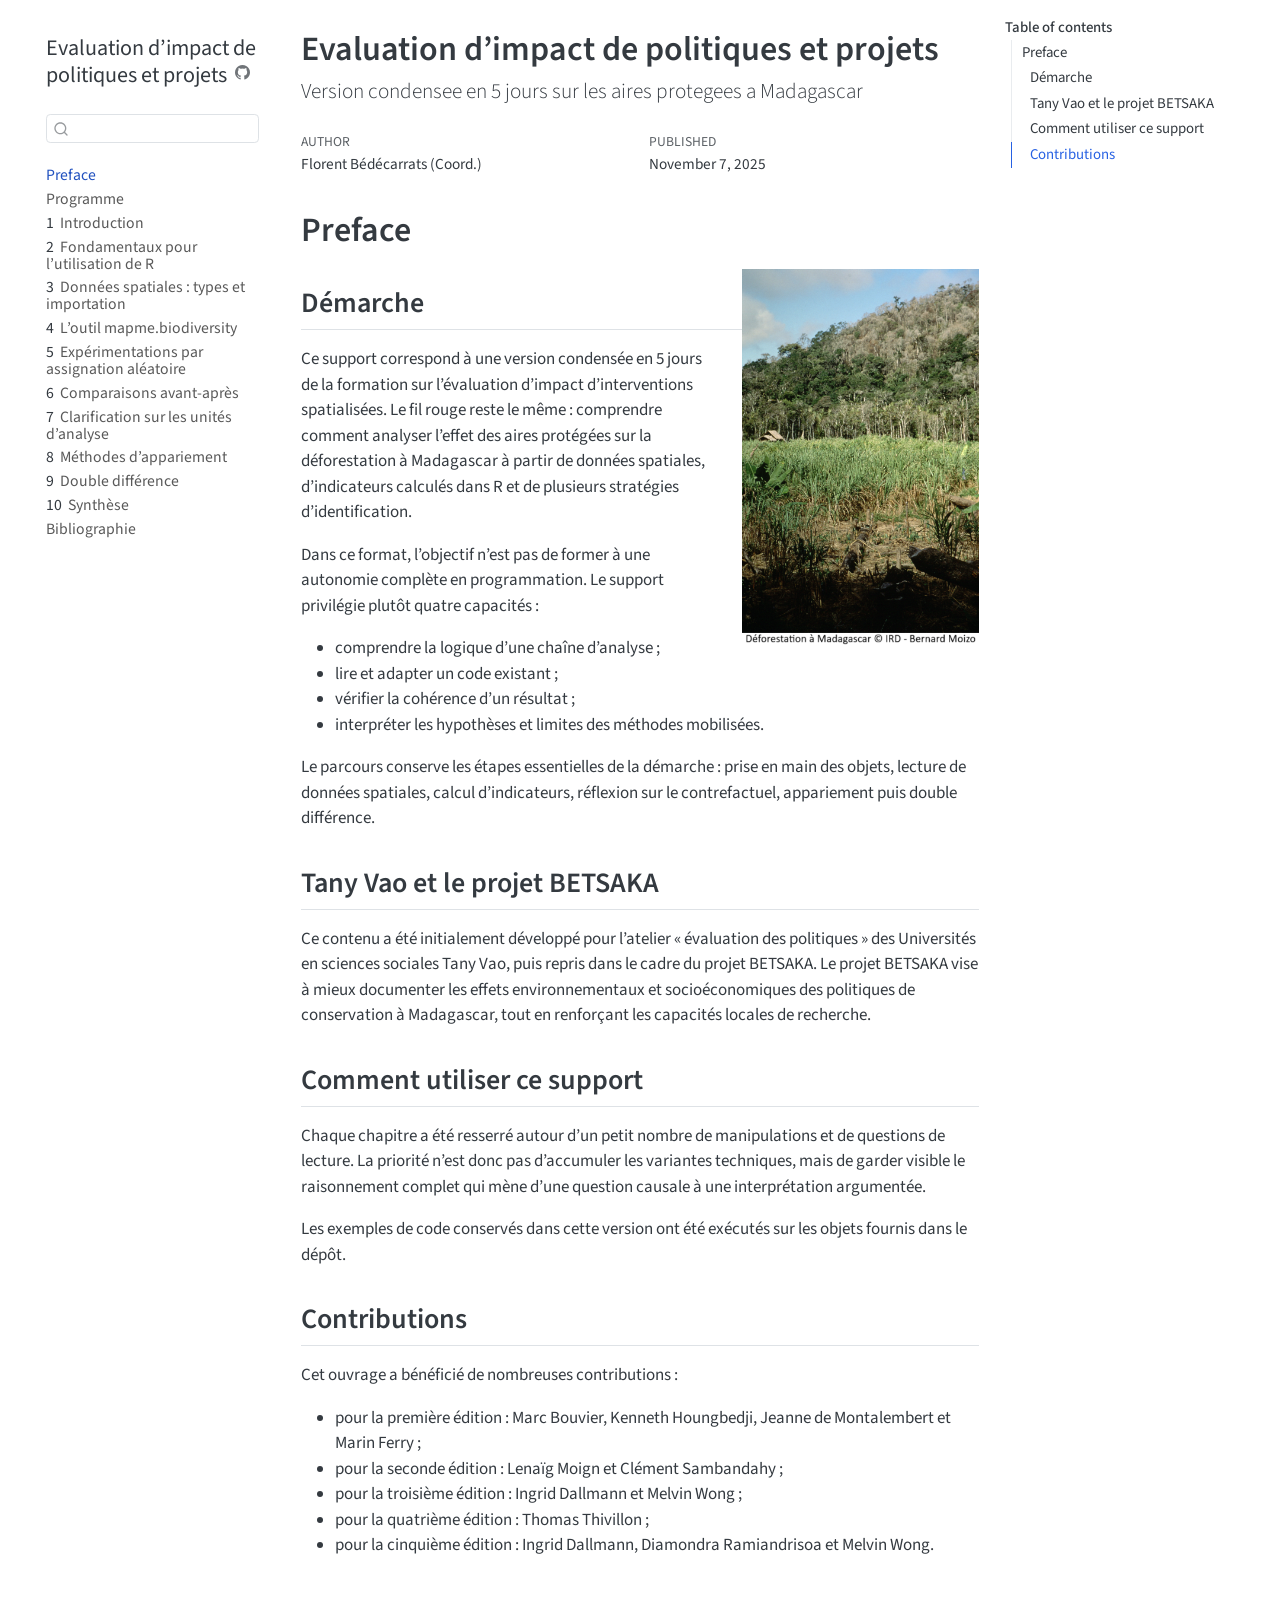
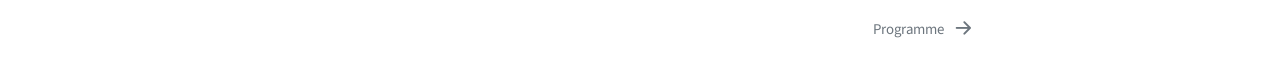
==== commit 2e4188eb: "rerender" ====
--- a/docs/index.html
+++ b/docs/index.html
@@ -45,7 +45,7 @@
 <link href="site_libs/quarto-html/quarto-syntax-highlighting-7f8f88aac4f3542376d5c11b86a4c14d.css" rel="stylesheet" id="quarto-text-highlighting-styles">
 <script src="site_libs/bootstrap/bootstrap.min.js"></script>
 <link href="site_libs/bootstrap/bootstrap-icons.css" rel="stylesheet">
-<link href="site_libs/bootstrap/bootstrap-42dbb3e0b7494ecd87b8c353a4276dc5.min.css" rel="stylesheet" append-hash="true" id="quarto-bootstrap" data-mode="light">
+<link href="site_libs/bootstrap/bootstrap-0c4195a4947b29b824feb5edc89bc3b6.min.css" rel="stylesheet" append-hash="true" id="quarto-bootstrap" data-mode="light">
 <script id="quarto-search-options" type="application/json">{
   "location": "sidebar",
   "copy-button": false,
@@ -165,7 +165,7 @@
         <li class="sidebar-item">
   <div class="sidebar-item-container"> 
   <a href="./07_unites_analyse.html" class="sidebar-item-text sidebar-link">
- <span class="menu-text"><span class="chapter-number">7</span>&nbsp; <span class="chapter-title">library(mapme.biodiversity)</span></span></a>
+ <span class="menu-text"><span class="chapter-number">7</span>&nbsp; <span class="chapter-title">Clarification sur les unités d’analyse</span></span></a>
   </div>
 </li>
         <li class="sidebar-item">
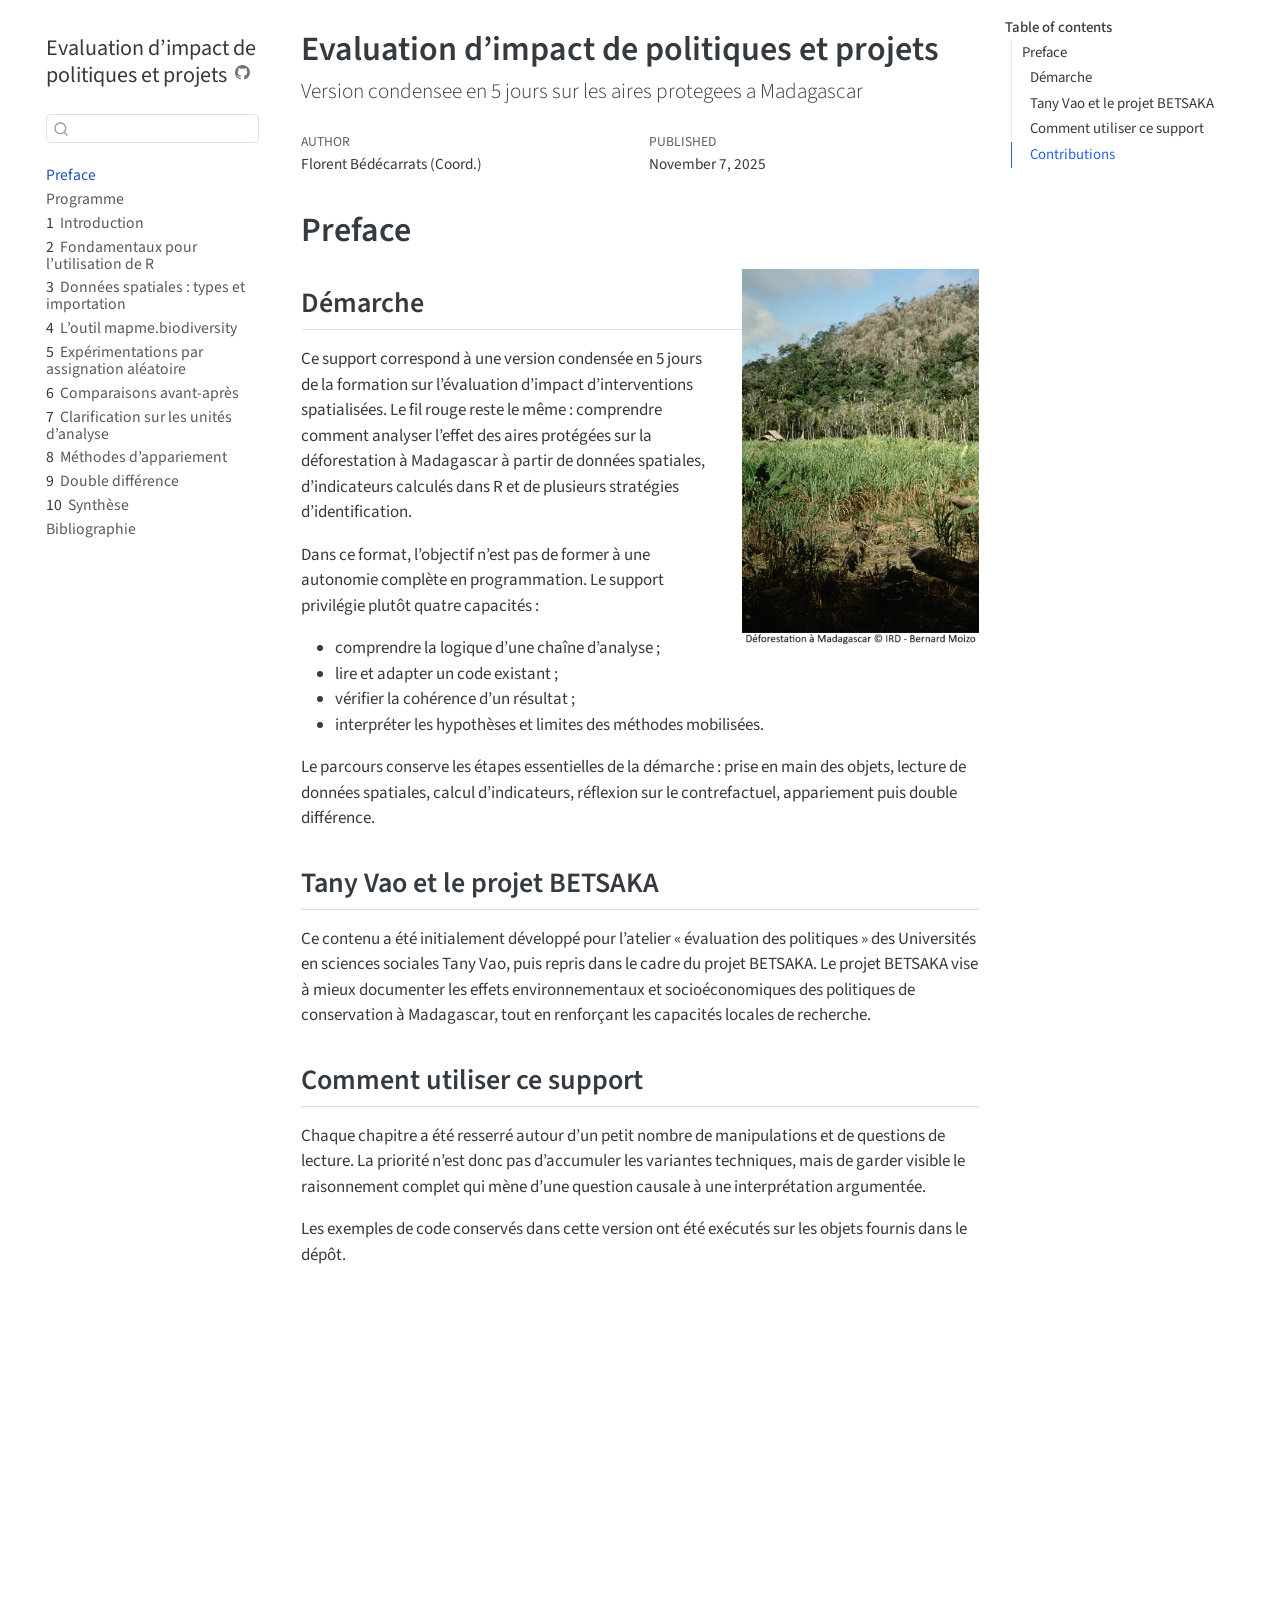
==== commit 39627351: "render previous matching" ====
--- a/docs/index.html
+++ b/docs/index.html
@@ -2,7 +2,7 @@
 <html xmlns="http://www.w3.org/1999/xhtml" lang="en" xml:lang="en"><head>
 
 <meta charset="utf-8">
-<meta name="generator" content="quarto-1.9.37">
+<meta name="generator" content="quarto-1.9.38">
 
 <meta name="viewport" content="width=device-width, initial-scale=1.0, user-scalable=yes">
 
@@ -42,10 +42,10 @@
 <script src="site_libs/quarto-html/tippy.umd.min.js"></script>
 <script src="site_libs/quarto-html/anchor.min.js"></script>
 <link href="site_libs/quarto-html/tippy.css" rel="stylesheet">
-<link href="site_libs/quarto-html/quarto-syntax-highlighting-7f8f88aac4f3542376d5c11b86a4c14d.css" rel="stylesheet" id="quarto-text-highlighting-styles">
+<link href="site_libs/quarto-html/quarto-syntax-highlighting-15634bcf2e68342d4ad2dfa704d543f6.css" rel="stylesheet" id="quarto-text-highlighting-styles">
 <script src="site_libs/bootstrap/bootstrap.min.js"></script>
 <link href="site_libs/bootstrap/bootstrap-icons.css" rel="stylesheet">
-<link href="site_libs/bootstrap/bootstrap-0c4195a4947b29b824feb5edc89bc3b6.min.css" rel="stylesheet" append-hash="true" id="quarto-bootstrap" data-mode="light">
+<link href="site_libs/bootstrap/bootstrap-29b2a8478150b6214aae8702d389fabf.min.css" rel="stylesheet" append-hash="true" id="quarto-bootstrap" data-mode="light">
 <script id="quarto-search-options" type="application/json">{
   "location": "sidebar",
   "copy-button": false,
@@ -103,7 +103,7 @@
     <div class="sidebar-title mb-0 py-0">
       <a href="./">Evaluation d’impact de politiques et projets</a> 
         <div class="sidebar-tools-main">
-    <a href="https://github.com/BETSAKA/statcap_impact_training" title="Source Code" class="quarto-navigation-tool px-1" aria-label="Source Code"><i class="bi bi-github"></i></a>
+    <a href="https://github.com/BETSAKA/Tany_Vao_formation_impact_2026" title="Source Code" class="quarto-navigation-tool px-1" aria-label="Source Code"><i class="bi bi-github"></i></a>
 </div>
     </div>
       </div>
@@ -360,7 +360,7 @@
     }
       var localhostRegex = new RegExp(/^(?:http|https):\/\/localhost\:?[0-9]*\//);
       var mailtoRegex = new RegExp(/^mailto:/);
-        var filterRegex = new RegExp("https:\/\/github\.com\/BETSAKA\/statcap_impact_training\/");
+        var filterRegex = new RegExp("https:\/\/github\.com\/BETSAKA\/Tany_Vao_formation_impact_2026\/");
       var isInternal = (href) => {
           return filterRegex.test(href) || localhostRegex.test(href) || mailtoRegex.test(href);
       }
--- a/docs/site_libs/quarto-html/quarto-syntax-highlighting-15634bcf2e68342d4ad2dfa704d543f6.css
+++ b/docs/site_libs/quarto-html/quarto-syntax-highlighting-15634bcf2e68342d4ad2dfa704d543f6.css
@@ -0,0 +1,236 @@
+/* quarto syntax highlight colors */
+:root {
+  --quarto-hl-ot-color: #003B4F;
+  --quarto-hl-at-color: #657422;
+  --quarto-hl-ss-color: #20794D;
+  --quarto-hl-an-color: #5E5E5E;
+  --quarto-hl-fu-color: #4758AB;
+  --quarto-hl-st-color: #20794D;
+  --quarto-hl-cf-color: #003B4F;
+  --quarto-hl-op-color: #5E5E5E;
+  --quarto-hl-er-color: #AD0000;
+  --quarto-hl-bn-color: #AD0000;
+  --quarto-hl-al-color: #AD0000;
+  --quarto-hl-va-color: #111111;
+  --quarto-hl-bu-color: inherit;
+  --quarto-hl-ex-color: inherit;
+  --quarto-hl-pp-color: #AD0000;
+  --quarto-hl-in-color: #5E5E5E;
+  --quarto-hl-vs-color: #20794D;
+  --quarto-hl-wa-color: #5E5E5E;
+  --quarto-hl-do-color: #5E5E5E;
+  --quarto-hl-im-color: #00769E;
+  --quarto-hl-ch-color: #20794D;
+  --quarto-hl-dt-color: #AD0000;
+  --quarto-hl-fl-color: #AD0000;
+  --quarto-hl-co-color: #5E5E5E;
+  --quarto-hl-cv-color: #5E5E5E;
+  --quarto-hl-cn-color: #8f5902;
+  --quarto-hl-sc-color: #5E5E5E;
+  --quarto-hl-dv-color: #AD0000;
+  --quarto-hl-kw-color: #003B4F;
+}
+
+/* other quarto variables */
+:root {
+  --quarto-font-monospace: SFMono-Regular, Menlo, Monaco, Consolas, "Liberation Mono", "Courier New", monospace;
+}
+
+/* syntax highlight based on Pandoc's rules */
+pre > code.sourceCode > span {
+  color: #003B4F;
+}
+
+code.sourceCode > span {
+  color: #003B4F;
+}
+
+div.sourceCode,
+div.sourceCode pre.sourceCode {
+  color: #003B4F;
+}
+
+/* Normal */
+code span {
+  color: #003B4F;
+}
+
+/* Alert */
+code span.al {
+  color: #AD0000;
+  font-style: inherit;
+}
+
+/* Annotation */
+code span.an {
+  color: #5E5E5E;
+  font-style: inherit;
+}
+
+/* Attribute */
+code span.at {
+  color: #657422;
+  font-style: inherit;
+}
+
+/* BaseN */
+code span.bn {
+  color: #AD0000;
+  font-style: inherit;
+}
+
+/* BuiltIn */
+code span.bu {
+  font-style: inherit;
+}
+
+/* ControlFlow */
+code span.cf {
+  color: #003B4F;
+  font-weight: bold;
+  font-style: inherit;
+}
+
+/* Char */
+code span.ch {
+  color: #20794D;
+  font-style: inherit;
+}
+
+/* Constant */
+code span.cn {
+  color: #8f5902;
+  font-style: inherit;
+}
+
+/* Comment */
+code span.co {
+  color: #5E5E5E;
+  font-style: inherit;
+}
+
+/* CommentVar */
+code span.cv {
+  color: #5E5E5E;
+  font-style: italic;
+}
+
+/* Documentation */
+code span.do {
+  color: #5E5E5E;
+  font-style: italic;
+}
+
+/* DataType */
+code span.dt {
+  color: #AD0000;
+  font-style: inherit;
+}
+
+/* DecVal */
+code span.dv {
+  color: #AD0000;
+  font-style: inherit;
+}
+
+/* Error */
+code span.er {
+  color: #AD0000;
+  font-style: inherit;
+}
+
+/* Extension */
+code span.ex {
+  font-style: inherit;
+}
+
+/* Float */
+code span.fl {
+  color: #AD0000;
+  font-style: inherit;
+}
+
+/* Function */
+code span.fu {
+  color: #4758AB;
+  font-style: inherit;
+}
+
+/* Import */
+code span.im {
+  color: #00769E;
+  font-style: inherit;
+}
+
+/* Information */
+code span.in {
+  color: #5E5E5E;
+  font-style: inherit;
+}
+
+/* Keyword */
+code span.kw {
+  color: #003B4F;
+  font-weight: bold;
+  font-style: inherit;
+}
+
+/* Operator */
+code span.op {
+  color: #5E5E5E;
+  font-style: inherit;
+}
+
+/* Other */
+code span.ot {
+  color: #003B4F;
+  font-style: inherit;
+}
+
+/* Preprocessor */
+code span.pp {
+  color: #AD0000;
+  font-style: inherit;
+}
+
+/* SpecialChar */
+code span.sc {
+  color: #5E5E5E;
+  font-style: inherit;
+}
+
+/* SpecialString */
+code span.ss {
+  color: #20794D;
+  font-style: inherit;
+}
+
+/* String */
+code span.st {
+  color: #20794D;
+  font-style: inherit;
+}
+
+/* Variable */
+code span.va {
+  color: #111111;
+  font-style: inherit;
+}
+
+/* VerbatimString */
+code span.vs {
+  color: #20794D;
+  font-style: inherit;
+}
+
+/* Warning */
+code span.wa {
+  color: #5E5E5E;
+  font-style: italic;
+}
+
+.prevent-inlining {
+  content: "</";
+}
+
+/*# sourceMappingURL=f23921c56f73e400b49028c9186a1aa0.css.map */
